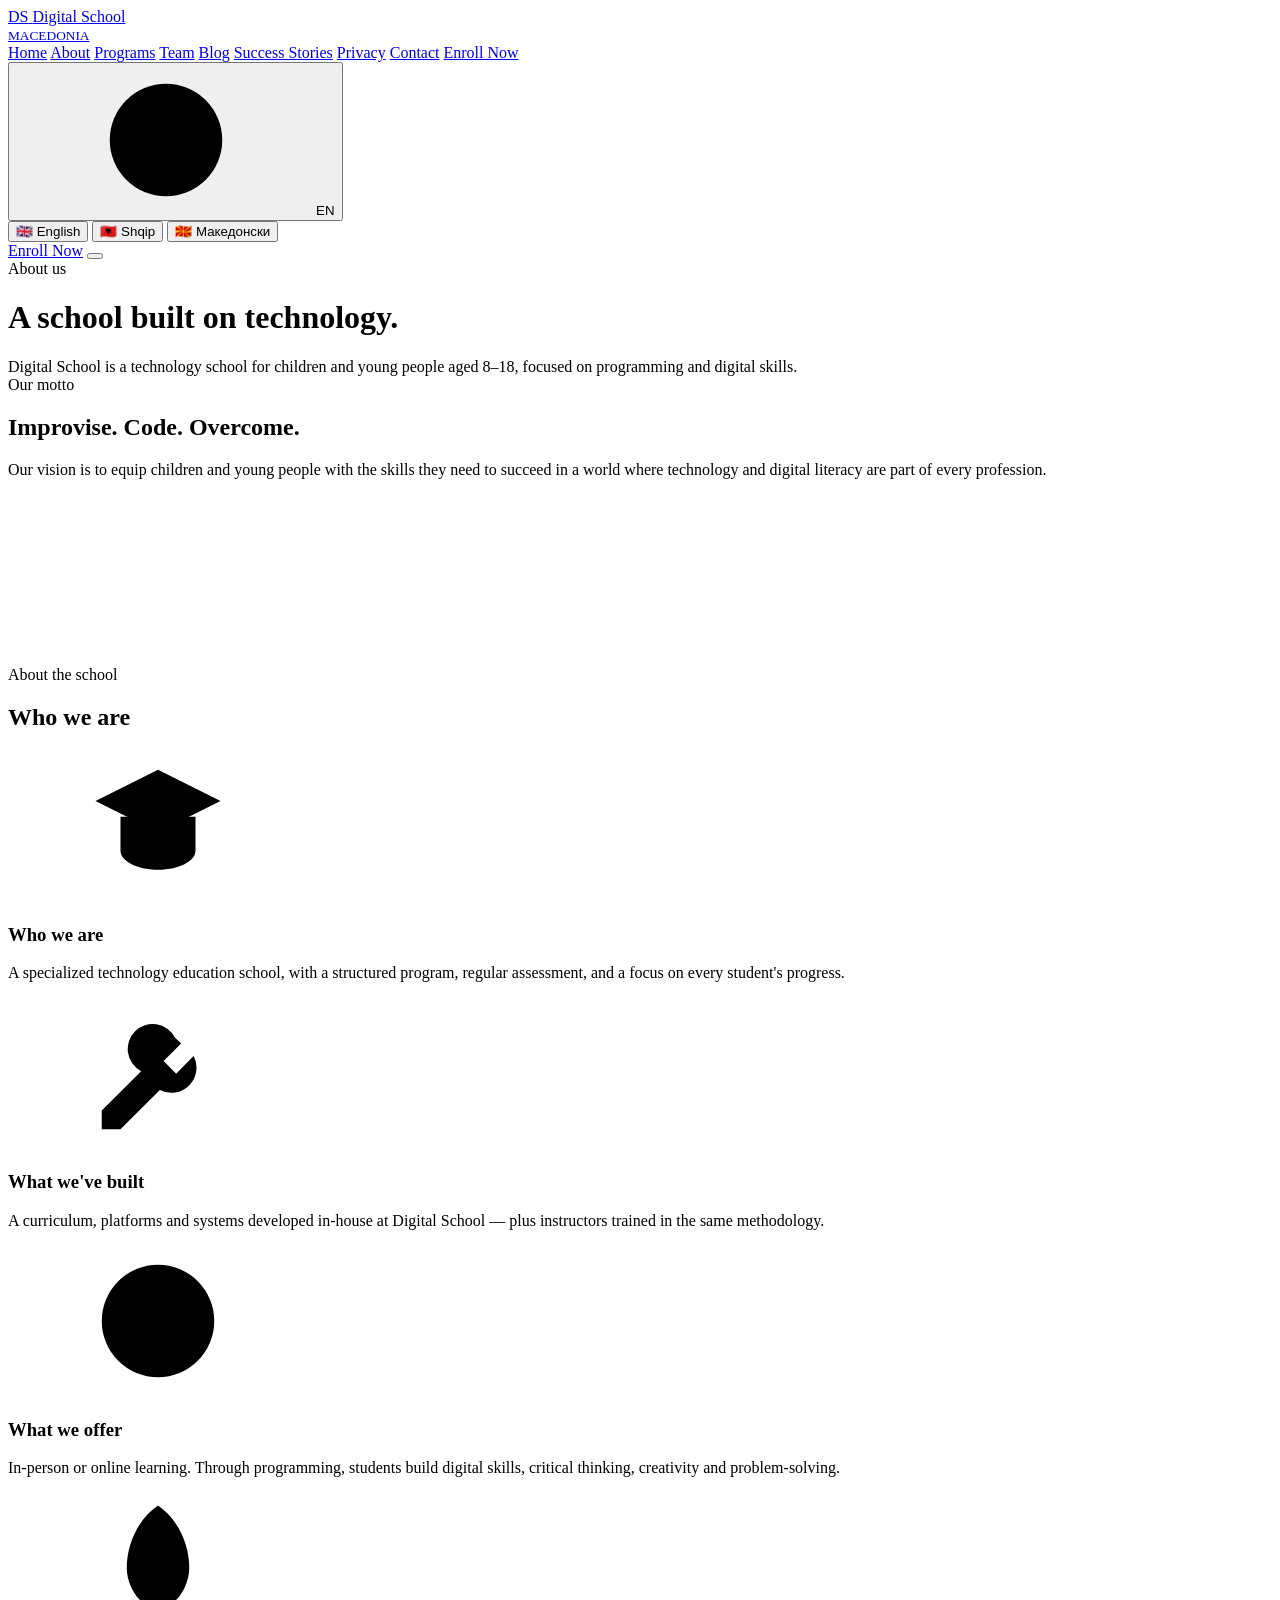
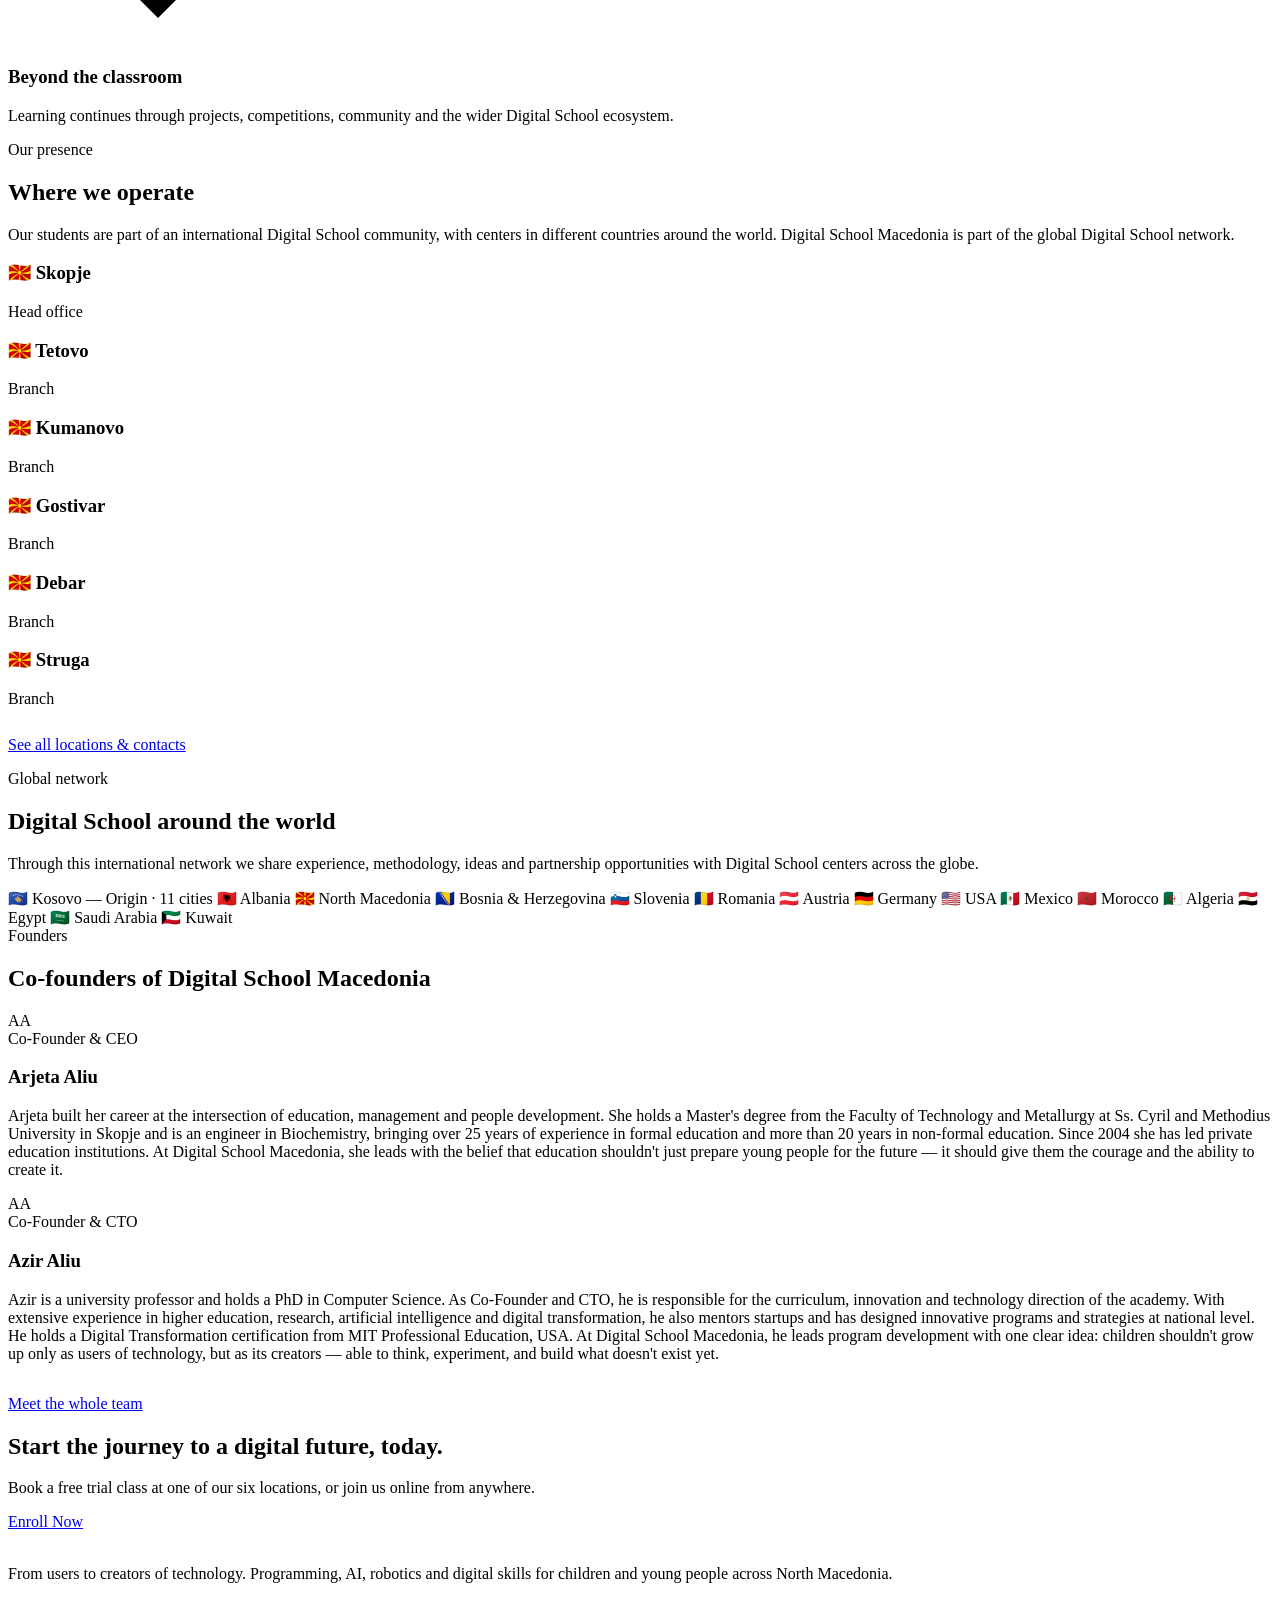
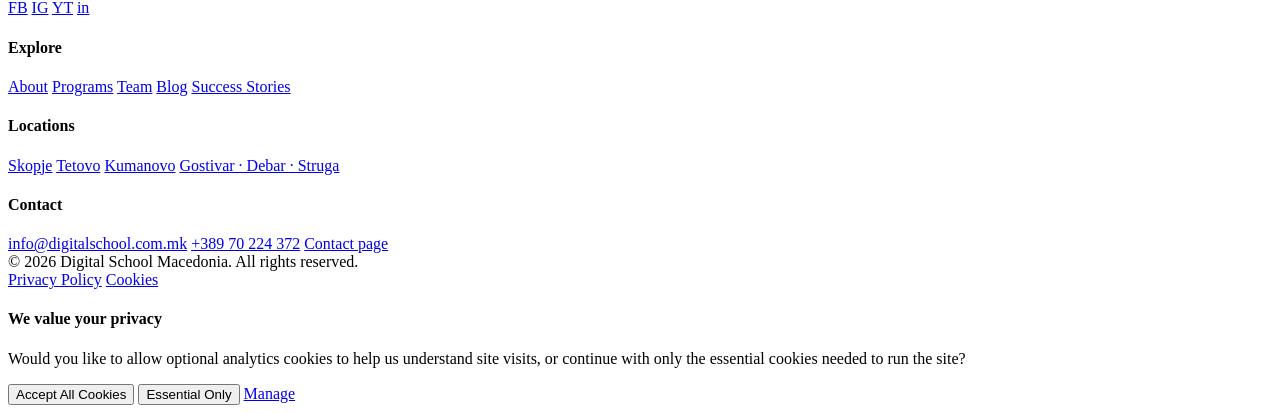
==== about.html @ 80179875 "Add files via upload" ====
<!DOCTYPE html>
<html lang="en">
<head>
<meta charset="UTF-8">
<meta name="viewport" content="width=device-width, initial-scale=1.0">
<title>About Us — Digital School Macedonia</title>
<meta name="description" content="Digital School Macedonia is a technology school for children and young people aged 8–18, part of a global network present in 14+ countries.">
<link rel="icon" href="data:image/svg+xml,<svg xmlns=%22http://www.w3.org/2000/svg%22 viewBox=%220 0 100 100%22><rect rx=%2222%22 width=%22100%22 height=%22100%22 fill=%22%234F46E5%22/><text x=%2250%22 y=%2266%22 font-size=%2250%22 fill=%22white%22 text-anchor=%22middle%22 font-family=%22Arial%22>DS</text></svg>">
<link rel="preconnect" href="https://fonts.googleapis.com">
<link href="https://fonts.googleapis.com/css2?family=Fraunces:opsz,wght@9..144,500;9..144,600;9..144,700&family=Manrope:wght@400;500;600;700;800&display=swap" rel="stylesheet">
<link rel="stylesheet" href="css/style.css">
</head>
<body>
<svg style="display:none" aria-hidden="true">
<defs>
<symbol id="i-cap" viewBox="0 0 24 24"><path d="M2 8l10-5 10 5-10 5-10-5z"/><path d="M6 10.5V16c0 1.5 2.5 3 6 3s6-1.5 6-3v-5.5"/><path d="M22 8v6"/></symbol>
<symbol id="i-wrench" viewBox="0 0 24 24"><path d="M14.7 6.3a4 4 0 1 0-5.4 5.4L3 18v3h3l6.3-6.3a4 4 0 0 0 5.4-5.4l-2.8 2.8-2-2 2.8-2.8z"/></symbol>
<symbol id="i-globe" viewBox="0 0 24 24"><circle cx="12" cy="12" r="9"/><path d="M3 12h18"/><path d="M12 3a14 14 0 0 1 0 18"/><path d="M12 3a14 14 0 0 0 0 18"/></symbol>
<symbol id="i-rocket" viewBox="0 0 24 24"><path d="M12 2c3 2 5 6 5 10 0 2-1 4-2 5l-3 3-3-3c-1-1-2-3-2-5 0-4 2-8 5-10z"/><circle cx="12" cy="10" r="1.6"/><path d="M8 17l-3 4M16 17l3 4"/></symbol>
<symbol id="i-trophy" viewBox="0 0 24 24"><path d="M8 4h8v4a4 4 0 0 1-8 0V4z"/><path d="M8 5H4v2a4 4 0 0 0 4 4"/><path d="M16 5h4v2a4 4 0 0 1-4 4"/><path d="M12 13v3"/><path d="M9 20h6"/><path d="M10 16h4l1 4H9l1-4z"/></symbol>
<symbol id="i-phone" viewBox="0 0 24 24"><rect x="6" y="2" width="12" height="20" rx="2"/><path d="M11 18h2"/></symbol>
<symbol id="i-code" viewBox="0 0 24 24"><path d="M8 6L2 12l6 6"/><path d="M16 6l6 6-6 6"/></symbol>
<symbol id="i-robot" viewBox="0 0 24 24"><rect x="4" y="8" width="16" height="10" rx="2"/><circle cx="9" cy="13" r="1.3"/><circle cx="15" cy="13" r="1.3"/><path d="M12 8V4"/><circle cx="12" cy="3" r="1"/><path d="M2 12h2M20 12h2"/></symbol>
<symbol id="i-book" viewBox="0 0 24 24"><path d="M4 4h7a3 3 0 0 1 3 3v13a3 3 0 0 0-3-2H4V4z"/><path d="M20 4h-7a3 3 0 0 0-3 3v13a3 3 0 0 1 3-2h7V4z"/></symbol>
<symbol id="i-teacher" viewBox="0 0 24 24"><circle cx="9" cy="8" r="3.5"/><path d="M3 20c0-3.5 2.7-6 6-6s6 2.5 6 6"/><path d="M17 11l1.5 1.5L22 9"/></symbol>
<symbol id="i-award" viewBox="0 0 24 24"><circle cx="12" cy="9" r="5"/><path d="M9 13.5L7 21l5-3 5 3-2-7.5"/></symbol>
<symbol id="i-support" viewBox="0 0 24 24"><circle cx="8" cy="10" r="3"/><circle cx="16" cy="10" r="3"/><path d="M2 20c0-3 2.5-5 6-5s6 2 6 5"/><path d="M10 20c0-3 2.5-5 6-5s6 2 6 5" opacity="0.55"/></symbol>
<symbol id="i-folder" viewBox="0 0 24 24"><path d="M3 7a2 2 0 0 1 2-2h4l2 2h8a2 2 0 0 1 2 2v9a2 2 0 0 1-2 2H5a2 2 0 0 1-2-2V7z"/></symbol>
<symbol id="i-target" viewBox="0 0 24 24"><circle cx="12" cy="12" r="8"/><circle cx="12" cy="12" r="4.5"/><circle cx="12" cy="12" r="1"/></symbol>
<symbol id="i-compass" viewBox="0 0 24 24"><circle cx="12" cy="12" r="9"/><path d="M15 9l-2 6-6 2 2-6 6-2z"/></symbol>
<symbol id="i-chat" viewBox="0 0 24 24"><path d="M4 5h16a1 1 0 0 1 1 1v9a1 1 0 0 1-1 1H9l-5 4v-4H4a1 1 0 0 1-1-1V6a1 1 0 0 1 1-1z"/></symbol>
<symbol id="i-house" viewBox="0 0 24 24"><path d="M3 11l9-7 9 7"/><path d="M5 10v10h14V10"/><path d="M9 20v-6h6v6"/></symbol>
<symbol id="i-arrow" viewBox="0 0 24 24"><path d="M5 12h14"/><path d="M13 6l6 6-6 6"/></symbol>
</defs>
</svg>

<header class="site-header">
  <div class="container nav-wrap">
    <a href="index.html" class="brand">
      <span class="brand-mark">DS</span>
      <span>Digital School<br><small>MACEDONIA</small></span>
    </a>
    <nav class="main-nav" id="mainNav">
      <a href="index.html" data-i18n="nav.home">Home</a>
      <a href="about.html" class="active" data-i18n="nav.about">About</a>
      <a href="programs.html" data-i18n="nav.programs">Programs</a>
      <a href="team.html" data-i18n="nav.team">Team</a>
      <a href="blog.html" data-i18n="nav.blog">Blog</a>
      <a href="success-stories.html" data-i18n="nav.success">Success Stories</a>
      <a href="privacy.html" data-i18n="nav.privacy">Privacy</a>
      <a href="contact.html" data-i18n="nav.contact">Contact</a>
      <a href="contact.html" class="btn btn-cta btn-block nav-enroll-mobile" data-i18n="nav.enroll">Enroll Now</a>
    </nav>
    <div class="nav-actions">
      <div class="lang-switch">
        <button class="lang-btn" id="langBtn" aria-haspopup="true"><svg class="icon-svg icon-sm"><use href="#i-globe"/></svg><span id="langBtnLabel">EN</span></button>
        <div class="lang-menu" id="langMenu">
          <button data-lang="en" class="active">🇬🇧 English</button>
          <button data-lang="sq">🇦🇱 Shqip</button>
          <button data-lang="mk">🇲🇰 Македонски</button>
        </div>
      </div>
      <a href="contact.html" class="btn btn-cta" data-i18n="nav.enroll">Enroll Now</a>
      <button class="nav-toggle" id="navToggle" aria-label="Menu"><span></span><span></span><span></span></button>
    </div>
  </div>
</header>

<div class="page-header">
  <div class="container">
    <span class="eyebrow" data-i18n="about.eyebrow">About us</span>
    <h1 data-i18n="about.title">A school built on technology.</h1>
    <p class="lede" data-i18n="about.lede" style="margin:0 auto;">Digital School is a technology school for children and young people aged 8–18, focused on programming and digital skills.</p>
  </div>
</div>

<section>
  <div class="container">
    <div class="grid grid-2" style="align-items:center;">
      <div>
        <span class="eyebrow" data-i18n="about.motto.eyebrow">Our motto</span>
        <h2 data-i18n="about.motto.title">Improvise. Code. Overcome.</h2>
        <p class="lede" data-i18n="about.motto.text">Our vision is to equip children and young people with the skills they need to succeed in a world where technology and digital literacy are part of every profession.</p>
      </div>
      <div class="card" style="background:var(--gradient-hero); color:#fff; text-align:center; padding:56px 32px;">
        <h3 style="color:#fff;" data-i18n="about.motto.card">A school that builds its own tools, too.</h3>
      </div>
    </div>
  </div>
</section>

<section class="section-alt">
  <div class="container">
    <div class="section-head center">
      <span class="eyebrow" data-i18n="about.who.eyebrow">About the school</span>
      <h2 data-i18n="about.who.title">Who we are</h2>
    </div>
    <div class="grid grid-4">
      <div class="card">
        <div class="icon-badge"><svg class="icon-svg"><use href="#i-cap"/></svg></div>
        <h3 data-i18n="about.who.c1.title">Who we are</h3>
        <p data-i18n="about.who.c1.text">A specialized technology education school, with a structured program, regular assessment, and a focus on every student's progress.</p>
      </div>
      <div class="card">
        <div class="icon-badge"><svg class="icon-svg"><use href="#i-wrench"/></svg></div>
        <h3 data-i18n="about.who.c2.title">What we've built</h3>
        <p data-i18n="about.who.c2.text">A curriculum, platforms and systems developed in-house at Digital School — plus instructors trained in the same methodology.</p>
      </div>
      <div class="card">
        <div class="icon-badge"><svg class="icon-svg"><use href="#i-globe"/></svg></div>
        <h3 data-i18n="about.who.c3.title">What we offer</h3>
        <p data-i18n="about.who.c3.text">In-person or online learning. Through programming, students build digital skills, critical thinking, creativity and problem-solving.</p>
      </div>
      <div class="card">
        <div class="icon-badge"><svg class="icon-svg"><use href="#i-rocket"/></svg></div>
        <h3 data-i18n="about.who.c4.title">Beyond the classroom</h3>
        <p data-i18n="about.who.c4.text">Learning continues through projects, competitions, community and the wider Digital School ecosystem.</p>
      </div>
    </div>
  </div>
</section>

<section>
  <div class="container">
    <div class="section-head center">
      <span class="eyebrow" data-i18n="about.presence.eyebrow">Our presence</span>
      <h2 data-i18n="about.presence.title">Where we operate</h2>
      <p class="lede" data-i18n="about.presence.lede">Our students are part of an international Digital School community, with centers in different countries around the world. Digital School Macedonia is part of the global Digital School network.</p>
    </div>
    <div class="grid grid-3">
      <div class="card location-card"><h3>🇲🇰 Skopje</h3><p data-i18n="about.presence.hq">Head office</p></div>
      <div class="card location-card"><h3>🇲🇰 Tetovo</h3><p data-i18n="about.presence.branch">Branch</p></div>
      <div class="card location-card"><h3>🇲🇰 Kumanovo</h3><p data-i18n="about.presence.branch">Branch</p></div>
      <div class="card location-card"><h3>🇲🇰 Gostivar</h3><p data-i18n="about.presence.branch">Branch</p></div>
      <div class="card location-card"><h3>🇲🇰 Debar</h3><p data-i18n="about.presence.branch">Branch</p></div>
      <div class="card location-card"><h3>🇲🇰 Struga</h3><p data-i18n="about.presence.branch">Branch</p></div>
    </div>
    <p class="text-center" style="margin-top:28px;"><a href="contact.html" class="btn btn-outline" data-i18n="about.presence.viewAll">See all locations & contacts</a></p>
  </div>
</section>

<section class="section-alt">
  <div class="container">
    <div class="section-head center">
      <span class="eyebrow" data-i18n="about.global.eyebrow">Global network</span>
      <h2 data-i18n="about.global.title">Digital School around the world</h2>
      <p class="lede" data-i18n="about.global.lede">Through this international network we share experience, methodology, ideas and partnership opportunities with Digital School centers across the globe.</p>
    </div>
    <div class="badge-strip" style="justify-content:center;">
      <span data-i18n="about.global.origin">🇽🇰 Kosovo — Origin · 11 cities</span>
      <span>🇦🇱 Albania</span>
      <span>🇲🇰 North Macedonia</span>
      <span>🇧🇦 Bosnia & Herzegovina</span>
      <span>🇸🇮 Slovenia</span>
      <span>🇷🇴 Romania</span>
      <span>🇦🇹 Austria</span>
      <span>🇩🇪 Germany</span>
      <span>🇺🇸 USA</span>
      <span>🇲🇽 Mexico</span>
      <span>🇲🇦 Morocco</span>
      <span>🇩🇿 Algeria</span>
      <span>🇪🇬 Egypt</span>
      <span>🇸🇦 Saudi Arabia</span>
      <span>🇰🇼 Kuwait</span>
    </div>
  </div>
</section>

<section>
  <div class="container">
    <div class="section-head center">
      <span class="eyebrow" data-i18n="about.founders.eyebrow">Founders</span>
      <h2 data-i18n="about.founders.title">Co-founders of Digital School Macedonia</h2>
    </div>
    <div class="grid grid-2">
      <div class="card person-card">
        <div class="avatar">AA</div>
        <div>
          <div class="person-role" data-i18n="about.founders.p1.role">Co-Founder & CEO</div>
          <h3>Arjeta Aliu</h3>
          <p data-i18n="about.founders.p1.bio">Arjeta built her career at the intersection of education, management and people development. She holds a Master's degree from the Faculty of Technology and Metallurgy at Ss. Cyril and Methodius University in Skopje and is an engineer in Biochemistry, bringing over 25 years of experience in formal education and more than 20 years in non-formal education. Since 2004 she has led private education institutions. At Digital School Macedonia, she leads with the belief that education shouldn't just prepare young people for the future — it should give them the courage and the ability to create it.</p>
        </div>
      </div>
      <div class="card person-card">
        <div class="avatar">AA</div>
        <div>
          <div class="person-role" data-i18n="about.founders.p2.role">Co-Founder & CTO</div>
          <h3>Azir Aliu</h3>
          <p data-i18n="about.founders.p2.bio">Azir is a university professor and holds a PhD in Computer Science. As Co-Founder and CTO, he is responsible for the curriculum, innovation and technology direction of the academy. With extensive experience in higher education, research, artificial intelligence and digital transformation, he also mentors startups and has designed innovative programs and strategies at national level. He holds a Digital Transformation certification from MIT Professional Education, USA. At Digital School Macedonia, he leads program development with one clear idea: children shouldn't grow up only as users of technology, but as its creators — able to think, experiment, and build what doesn't exist yet.</p>
        </div>
      </div>
    </div>
    <p class="text-center" style="margin-top:32px;"><a href="team.html" class="btn btn-outline" data-i18n="about.founders.meetTeam">Meet the whole team</a></p>
  </div>
</section>

<section class="section-alt">
  <div class="container">
    <div class="cta-band">
      <div class="cta-band-text">
      <h2 data-i18n="home.cta.title">Start the journey to a digital future, today.</h2>
      <p class="lede" data-i18n="home.cta.lede">Book a free trial class at one of our six locations, or join us online from anywhere.</p>
          </div>
      <a href="contact.html" class="btn btn-cta" data-i18n="home.hero.cta1">Enroll Now</a>
    </div>
  </div>
</section>

<footer class="site-footer">
  <div class="container">
    <div class="footer-grid">
      <div class="footer-brand">
        <a href="index.html" class="brand" style="color:#fff">
          <span class="brand-mark">DS</span><span>Digital School</span>
        </a>
        <p data-i18n="footer.about">From users to creators of technology. Programming, AI, robotics and digital skills for children and young people across North Macedonia.</p>
        <div class="footer-social">
          <a href="https://www.facebook.com/digitalschoolmk" target="_blank" rel="noopener" aria-label="Facebook">FB</a>
          <a href="https://www.instagram.com/dsmacedonia/" target="_blank" rel="noopener" aria-label="Instagram">IG</a>
          <a href="https://www.youtube.com/@digitalschoolmacedonia" target="_blank" rel="noopener" aria-label="YouTube">YT</a>
          <a href="https://www.linkedin.com/company/20141187/" target="_blank" rel="noopener" aria-label="LinkedIn">in</a>
        </div>
      </div>
      <div>
        <h4 data-i18n="footer.explore">Explore</h4>
        <a href="about.html" data-i18n="nav.about">About</a>
        <a href="programs.html" data-i18n="nav.programs">Programs</a>
        <a href="team.html" data-i18n="nav.team">Team</a>
        <a href="blog.html" data-i18n="nav.blog">Blog</a>
        <a href="success-stories.html" data-i18n="nav.success">Success Stories</a>
      </div>
      <div>
        <h4 data-i18n="footer.locations">Locations</h4>
        <a href="contact.html">Skopje</a>
        <a href="contact.html">Tetovo</a>
        <a href="contact.html">Kumanovo</a>
        <a href="contact.html">Gostivar · Debar · Struga</a>
      </div>
      <div>
        <h4 data-i18n="footer.contact">Contact</h4>
        <a href="mailto:info@digitalschool.com.mk">info@digitalschool.com.mk</a>
        <a href="tel:+38970224372">+389 70 224 372</a>
        <a href="contact.html" data-i18n="nav.contact">Contact page</a>
      </div>
    </div>
    <div class="footer-bottom">
      <span>© 2026 Digital School Macedonia. <span data-i18n="footer.rights">All rights reserved.</span></span>
      <div class="footer-bottom-links">
        <a href="privacy.html" data-i18n="footer.privacy">Privacy Policy</a>
        <a href="privacy.html#cookies" data-i18n="footer.cookies">Cookies</a>
      </div>
    </div>
  </div>
</footer>

<div class="cookie-banner" id="cookieBanner">
  <h4 data-i18n="cookies.title">We value your privacy</h4>
  <p data-i18n="cookies.text">Would you like to allow optional analytics cookies to help us understand site visits, or continue with only the essential cookies needed to run the site?</p>
  <div class="cookie-actions">
    <button class="btn btn-cta" id="cookieAcceptAll" data-i18n="cookies.acceptAll">Accept All Cookies</button>
    <button class="btn btn-outline" id="cookieRejectAll" data-i18n="cookies.rejectAll">Essential Only</button>
    <a href="privacy.html#cookies" class="btn btn-outline" data-i18n="cookies.manage">Manage</a>
  </div>
</div>

<script src="js/i18n-data.js"></script>
<script src="js/i18n.js"></script>
<script src="js/main.js"></script>
</body>
</html>
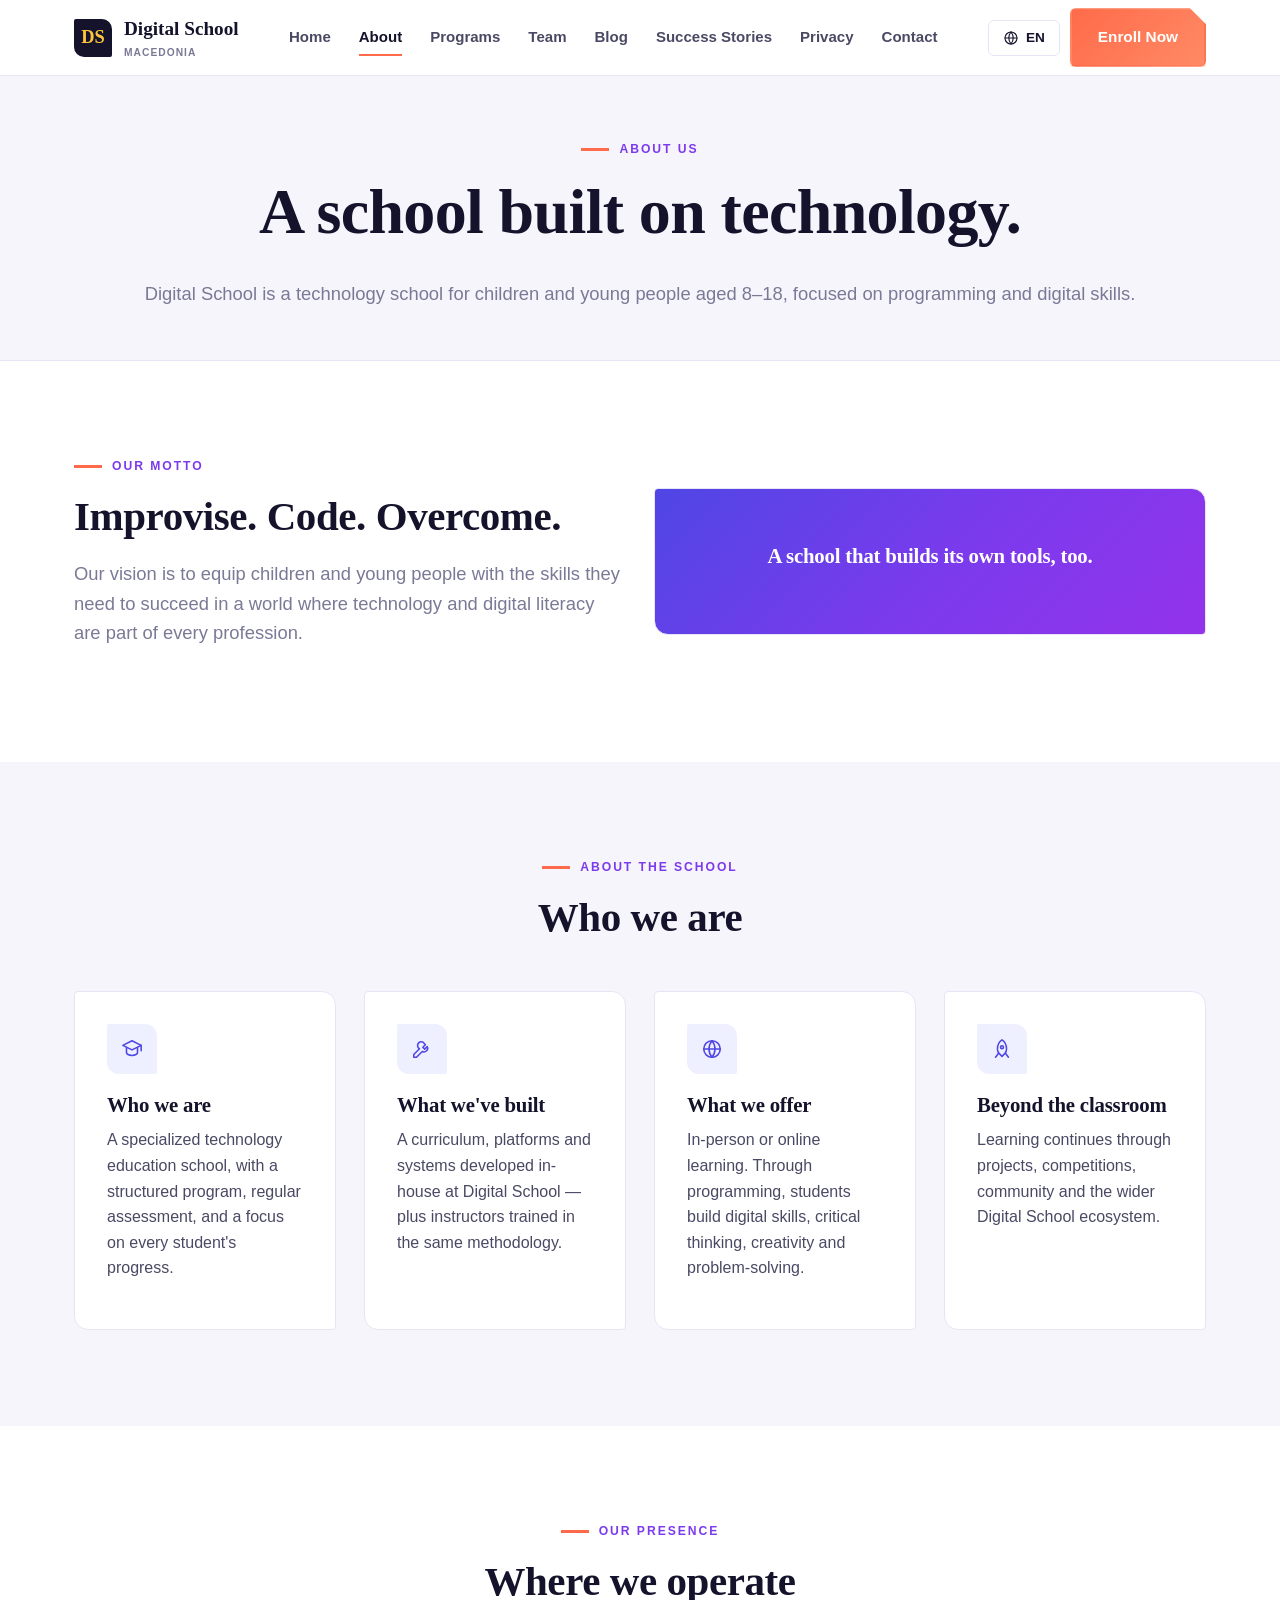
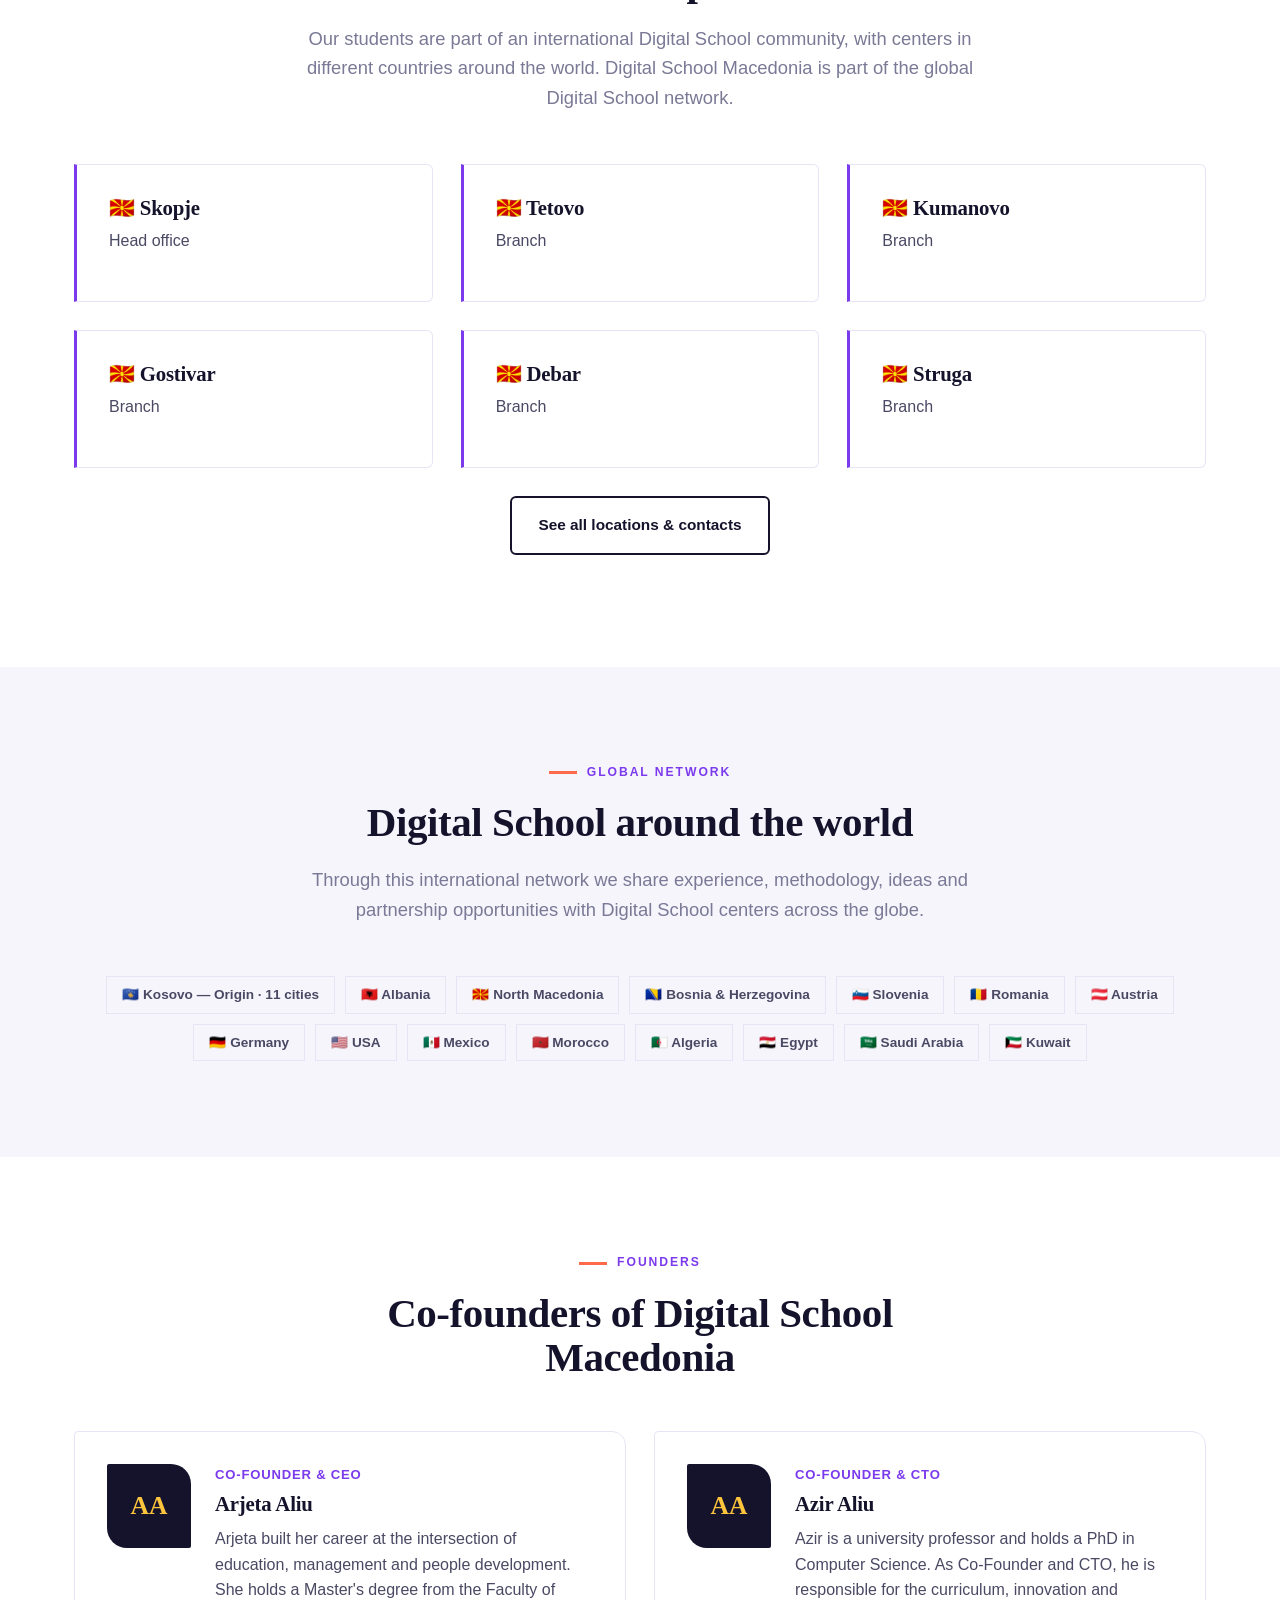
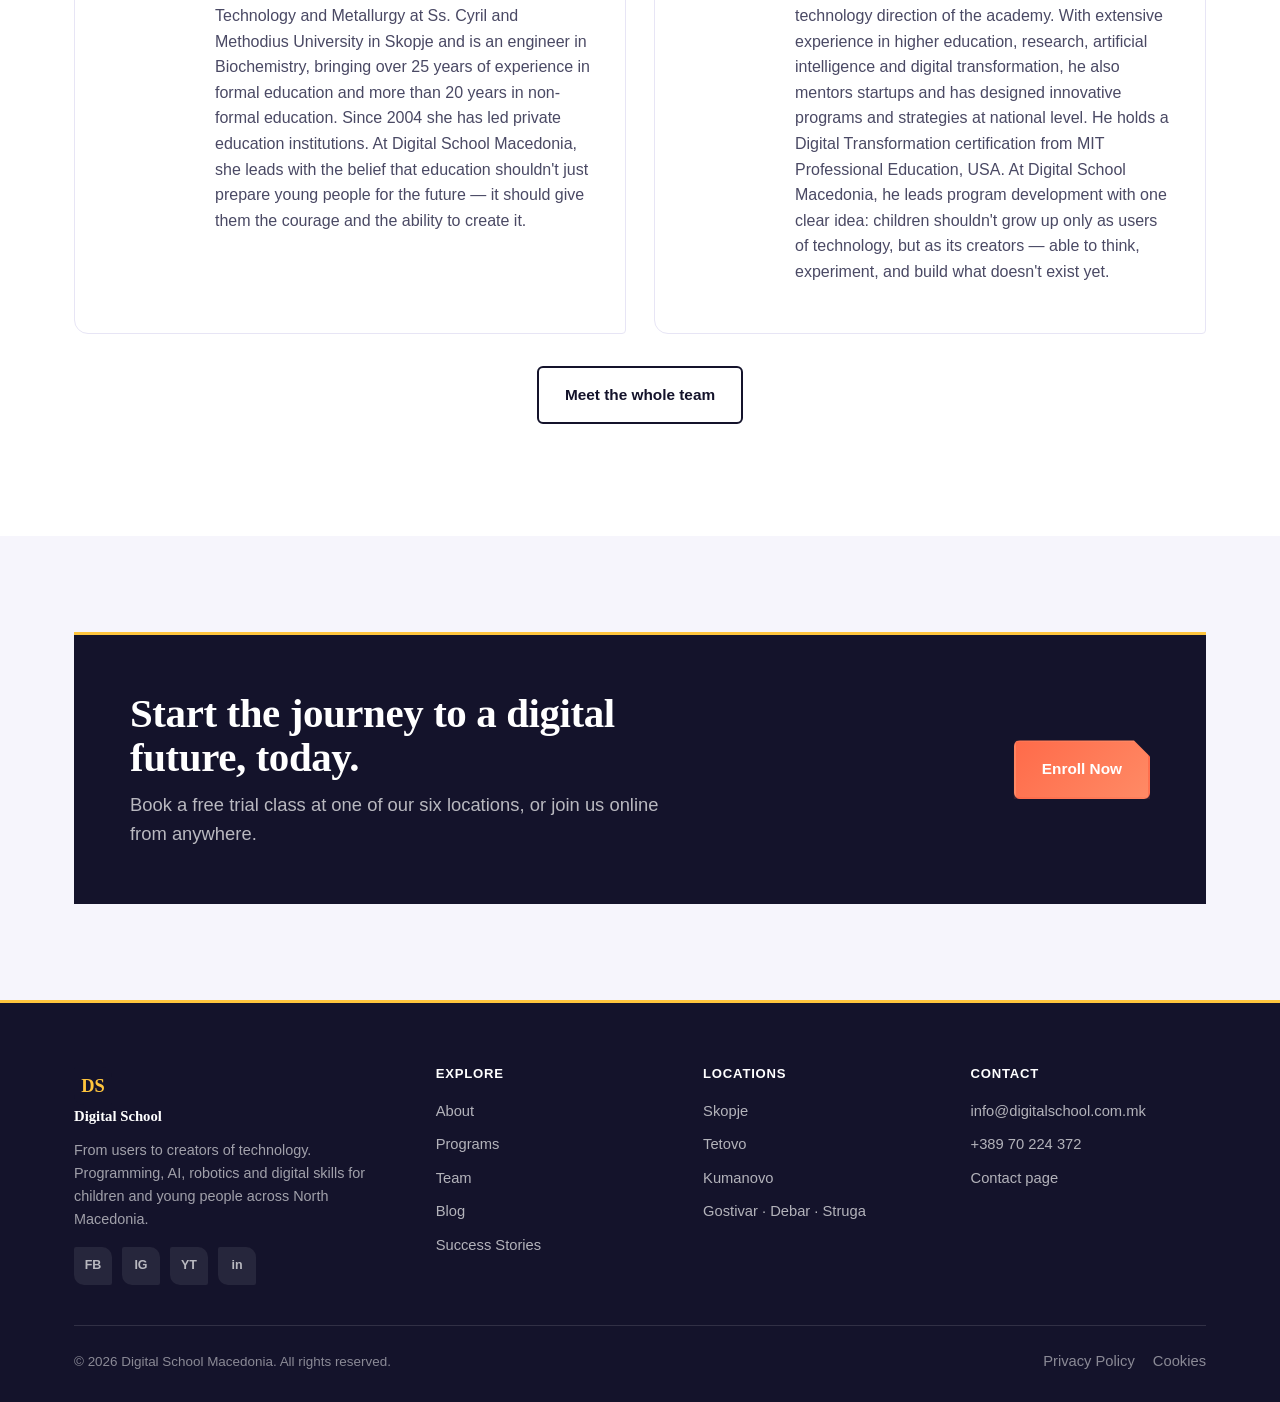
==== commit 46d56905: "Update about.html" ====
--- a/about.html
+++ b/about.html
@@ -8,7 +8,7 @@
 <link rel="icon" href="data:image/svg+xml,<svg xmlns=%22http://www.w3.org/2000/svg%22 viewBox=%220 0 100 100%22><rect rx=%2222%22 width=%22100%22 height=%22100%22 fill=%22%234F46E5%22/><text x=%2250%22 y=%2266%22 font-size=%2250%22 fill=%22white%22 text-anchor=%22middle%22 font-family=%22Arial%22>DS</text></svg>">
 <link rel="preconnect" href="https://fonts.googleapis.com">
 <link href="https://fonts.googleapis.com/css2?family=Fraunces:opsz,wght@9..144,500;9..144,600;9..144,700&family=Manrope:wght@400;500;600;700;800&display=swap" rel="stylesheet">
-<link rel="stylesheet" href="css/style.css">
+<link rel="stylesheet" href="style.css">
 </head>
 <body>
 <svg style="display:none" aria-hidden="true">
--- a/style.css
+++ b/style.css
@@ -0,0 +1,574 @@
+/* ============================================================
+   Digital School Macedonia — Design System
+   Palette rationale:
+   - Indigo (#4F46E5) = trust + intelligence, anchors the tech/education feel
+   - Violet (#7C3AED) = creativity + innovation, used in gradients & accents
+   - Coral (#FF6B4A)  = energy + urgency, reserved for calls-to-action
+   - Amber (#FFC53D)  = achievement/gamification highlight (badges, stats)
+   ============================================================ */
+
+:root {
+  --color-primary: #4F46E5;
+  --color-primary-dark: #3730A3;
+  --color-primary-light: #EEF0FF;
+  --color-accent: #7C3AED;
+  --color-cta: #FF6B4A;
+  --color-cta-dark: #E44F30;
+  --color-gold: #FFC53D;
+  --color-ink: #14132B;
+  --color-body: #4A4964;
+  --color-muted: #7A7996;
+  --color-surface: #FFFFFF;
+  --color-surface-alt: #F6F5FC;
+  --color-border: #E7E5F5;
+  --gradient-hero: linear-gradient(135deg, #4F46E5 0%, #7C3AED 55%, #9333EA 100%);
+  --gradient-cta: linear-gradient(135deg, #FF6B4A 0%, #FF8A65 100%);
+  --shadow-sm: 0 2px 8px rgba(20, 19, 43, 0.06);
+  --shadow-md: 0 8px 24px rgba(20, 19, 43, 0.10);
+  --shadow-lg: 0 20px 48px rgba(79, 70, 229, 0.18);
+  --radius-sm: 6px;
+  --radius-md: 4px 14px 4px 14px;
+  --radius-lg: 4px 32px 4px 32px;
+  --notch: 16px;
+  --font-heading: 'Fraunces', 'Iowan Old Style', Georgia, serif;
+  --font-body: 'Manrope', 'Segoe UI', sans-serif;
+  --header-height: 76px;
+  color-scheme: light;
+}
+
+@media (prefers-color-scheme: dark) {
+  :root {
+    --color-primary: #7C7AFF;
+    --color-primary-dark: #A5A3FF;
+    --color-primary-light: #211F42;
+    --color-accent: #B794F6;
+    --color-cta: #FF8A65;
+    --color-cta-dark: #FFA482;
+    --color-gold: #FFD666;
+    --color-ink: #F2F1FB;
+    --color-body: #C7C6E0;
+    --color-muted: #9391B5;
+    --color-surface: #15142B;
+    --color-surface-alt: #1D1B3B;
+    --color-border: #2E2C55;
+    --shadow-sm: 0 2px 8px rgba(0,0,0,0.35);
+    --shadow-md: 0 8px 24px rgba(0,0,0,0.45);
+    --shadow-lg: 0 20px 48px rgba(124, 122, 255, 0.25);
+    color-scheme: dark;
+  }
+}
+
+* , *::before, *::after { box-sizing: border-box; }
+html { scroll-behavior: smooth; }
+body {
+  margin: 0;
+  font-family: var(--font-body);
+  color: var(--color-body);
+  background: var(--color-surface);
+  line-height: 1.6;
+  -webkit-font-smoothing: antialiased;
+}
+h1, h2, h3, h4 {
+  font-family: var(--font-heading);
+  font-optical-sizing: auto;
+  color: var(--color-ink);
+  line-height: 1.08;
+  margin: 0 0 .5em;
+  font-weight: 600;
+  letter-spacing: -0.01em;
+}
+h1 { font-size: clamp(2.4rem, 5vw, 4.1rem); font-weight: 600; }
+h2 { font-size: clamp(1.8rem, 3.2vw, 2.7rem); }
+h3 { font-size: 1.3rem; font-weight: 600; }
+p { margin: 0 0 1em; }
+a { color: var(--color-primary); text-decoration: none; }
+img { max-width: 100%; display: block; }
+ul { padding-left: 1.2em; }
+.container {
+  width: 100%;
+  max-width: 1180px;
+  margin: 0 auto;
+  padding: 0 24px;
+}
+section { padding: 96px 0; }
+.section-alt { background: var(--color-surface-alt); }
+
+/* Section eyebrow: a short rule + small-caps label, not a badge pill */
+.eyebrow {
+  display: flex;
+  align-items: center;
+  gap: 10px;
+  font-family: var(--font-body);
+  font-weight: 800;
+  font-size: .76rem;
+  letter-spacing: .16em;
+  text-transform: uppercase;
+  color: var(--color-accent);
+  margin-bottom: 18px;
+}
+.eyebrow::before { content: ""; display: block; width: 28px; height: 3px; background: var(--color-cta); flex-shrink: 0; }
+.section-head.center .eyebrow { justify-content: center; }
+.section-head { max-width: 680px; margin-bottom: 52px; }
+.section-head.center { margin-left: auto; margin-right: auto; text-align: center; }
+.lede { font-size: 1.15rem; color: var(--color-muted); }
+
+/* Buttons: rectangular with a clipped corner, not pills */
+.btn {
+  display: inline-flex;
+  align-items: center;
+  gap: 9px;
+  font-family: var(--font-body);
+  font-weight: 700;
+  font-size: .96rem;
+  padding: 15px 26px;
+  border-radius: var(--radius-sm);
+  border: 2px solid transparent;
+  cursor: pointer;
+  transition: transform .18s ease, box-shadow .18s ease, background .18s ease, color .18s ease, border-color .18s ease;
+  white-space: nowrap;
+}
+.btn:hover { transform: translateY(-2px); }
+.btn-cta {
+  background: var(--gradient-cta);
+  color: #fff;
+  box-shadow: 0 10px 24px rgba(255, 107, 74, 0.35);
+  clip-path: polygon(0 0, calc(100% - var(--notch)) 0, 100% var(--notch), 100% 100%, 0 100%);
+}
+.btn-cta:hover { box-shadow: 0 14px 30px rgba(255, 107, 74, 0.45); }
+.btn-outline {
+  background: transparent;
+  border-color: var(--color-ink);
+  color: var(--color-ink);
+}
+.btn-outline:hover { border-color: var(--color-primary); color: var(--color-primary); background: var(--color-primary-light); }
+.btn-ghost-light {
+  background: transparent;
+  border-color: rgba(255,255,255,0.6);
+  color: #fff;
+}
+.btn-ghost-light:hover { background: rgba(255,255,255,0.14); border-color: #fff; }
+.btn-block { width: 100%; justify-content: center; }
+.icon-svg { width: 22px; height: 22px; fill: none; stroke: currentColor; stroke-width: 1.7; stroke-linecap: round; stroke-linejoin: round; flex-shrink: 0; }
+.icon-svg.icon-sm { width: 16px; height: 16px; }
+.icon-svg.icon-lg { width: 34px; height: 34px; }
+
+/* Header / Nav */
+.site-header {
+  position: sticky;
+  top: 0;
+  z-index: 500;
+  background: color-mix(in srgb, var(--color-surface) 92%, transparent);
+  backdrop-filter: blur(10px);
+  border-bottom: 1px solid var(--color-border);
+  height: var(--header-height);
+  display: flex;
+  align-items: center;
+}
+.nav-wrap {
+  width: 100%;
+  display: flex;
+  align-items: center;
+  justify-content: space-between;
+  gap: 24px;
+}
+.brand {
+  display: flex;
+  align-items: center;
+  gap: 12px;
+  font-family: var(--font-heading);
+  font-weight: 600;
+  font-size: 1.2rem;
+  color: var(--color-ink);
+}
+.brand-mark {
+  width: 38px; height: 38px;
+  border-radius: 2px 10px 2px 10px;
+  background: var(--color-ink);
+  display: flex; align-items: center; justify-content: center;
+  color: var(--color-gold); font-family: var(--font-heading); font-weight: 600; font-size: 1.15rem;
+  flex-shrink: 0;
+}
+.brand small { display: block; font-family: var(--font-body); font-weight: 700; font-size: .64rem; color: var(--color-muted); letter-spacing: .1em; }
+.main-nav { display: flex; align-items: center; gap: 2px; }
+.main-nav a {
+  position: relative;
+  color: var(--color-body);
+  font-weight: 600;
+  font-size: .94rem;
+  padding: 10px 13px;
+  transition: color .15s;
+}
+.main-nav a::after {
+  content: "";
+  position: absolute; left: 13px; right: 13px; bottom: 4px;
+  height: 2px; background: var(--color-cta);
+  transform: scaleX(0); transform-origin: left;
+  transition: transform .18s ease;
+}
+.main-nav a:hover, .main-nav a.active { color: var(--color-ink); }
+.main-nav a:hover::after, .main-nav a.active::after { transform: scaleX(1); }
+.nav-actions { display: flex; align-items: center; gap: 10px; }
+
+.lang-switch { position: relative; }
+.lang-btn {
+  display: flex; align-items: center; gap: 7px;
+  border: 1.5px solid var(--color-border);
+  background: var(--color-surface);
+  color: var(--color-ink);
+  padding: 9px 14px;
+  border-radius: var(--radius-sm);
+  font-weight: 700;
+  font-size: .85rem;
+  cursor: pointer;
+}
+.lang-btn:hover { border-color: var(--color-ink); }
+.lang-menu {
+  position: absolute; top: calc(100% + 8px); right: 0;
+  background: var(--color-surface);
+  border: 1.5px solid var(--color-ink);
+  border-radius: var(--radius-sm);
+  box-shadow: var(--shadow-md);
+  min-width: 170px;
+  padding: 6px;
+  display: none;
+  flex-direction: column;
+  z-index: 600;
+}
+.lang-menu.open { display: flex; }
+.lang-menu button {
+  display: flex; align-items: center; gap: 10px;
+  background: none; border: none; text-align: left;
+  padding: 10px 12px; border-radius: 2px;
+  font-family: var(--font-body); font-size: .92rem; font-weight: 600;
+  color: var(--color-body); cursor: pointer;
+}
+.lang-menu button:hover { background: var(--color-surface-alt); }
+.lang-menu button.active { color: var(--color-primary); background: var(--color-primary-light); }
+
+.nav-toggle {
+  display: none;
+  flex-direction: column; gap: 5px;
+  background: none; border: none; cursor: pointer; padding: 8px;
+}
+.nav-toggle span { width: 24px; height: 2px; background: var(--color-ink); border-radius: 2px; }
+
+/* Hero — asymmetric editorial layout, dot-grid texture, single bold stat panel */
+.hero {
+  background: var(--gradient-hero);
+  color: #fff;
+  padding: 76px 0 0;
+  position: relative;
+  overflow: hidden;
+}
+.hero::before {
+  content: "";
+  position: absolute; inset: 0;
+  background-image: radial-gradient(circle, rgba(255,255,255,0.35) 1.4px, transparent 1.4px);
+  background-size: 26px 26px;
+  opacity: .3;
+}
+.hero .container { position: relative; z-index: 2; }
+.hero-grid { display: grid; grid-template-columns: 1.2fr .8fr; gap: 0; align-items: stretch; }
+.hero-copy { padding: 60px 48px 70px 0; }
+.hero-tag {
+  display: inline-flex; align-items: center; gap: 10px;
+  border-top: 2px solid var(--color-gold); border-bottom: 2px solid var(--color-gold);
+  padding: 7px 0; font-size: .8rem; font-weight: 800; letter-spacing: .1em; text-transform: uppercase;
+  margin-bottom: 28px;
+}
+.hero h1 { color: #fff; }
+.hero h1 .accent {
+  background: linear-gradient(transparent 62%, rgba(255,197,61,0.55) 62%);
+  padding: 0 2px;
+}
+.hero .lede { color: rgba(255,255,255,0.88); font-size: 1.2rem; max-width: 500px; }
+.hero-actions { display: flex; gap: 14px; margin-top: 32px; flex-wrap: wrap; }
+.hero-panel {
+  background: var(--color-ink);
+  padding: 48px 40px;
+  display: flex; flex-direction: column; justify-content: center;
+  position: relative;
+  border-left: 1px solid rgba(255,255,255,0.15);
+}
+.hero-panel-stat { margin-bottom: 30px; }
+.hero-panel-stat strong { display: block; font-family: var(--font-heading); font-weight: 600; font-size: 3.4rem; color: var(--color-gold); line-height: 1; }
+.hero-panel-stat span { display: block; font-size: .92rem; color: rgba(255,255,255,0.75); margin-top: 8px; }
+.hero-panel-divider { height: 1px; background: rgba(255,255,255,0.15); margin: 22px 0; }
+
+/* Stats bar — editorial rule-and-number bar, no card chrome */
+.stats-bar {
+  display: grid; grid-template-columns: repeat(3, 1fr);
+  border-top: 1.5px solid var(--color-border); border-bottom: 1.5px solid var(--color-border);
+}
+.stats-bar-item {
+  padding: 40px 32px;
+  border-left: 1.5px solid var(--color-border);
+}
+.stats-bar-item:first-child { border-left: none; }
+.stats-bar-item strong { display: block; font-family: var(--font-heading); font-weight: 600; font-size: 2.6rem; color: var(--color-primary); line-height: 1; }
+.stats-bar-item .stat-label { font-weight: 700; color: var(--color-ink); margin: 10px 0 8px; }
+.stats-bar-item p { color: var(--color-muted); font-size: .92rem; margin: 0 0 10px; }
+.stats-bar-item .stat-link { display: inline-flex; align-items:center; gap: 6px; font-weight: 700; font-size: .88rem; color: var(--color-accent); }
+
+/* Cards / grids */
+.grid { display: grid; gap: 28px; }
+.grid-3 { grid-template-columns: repeat(3, 1fr); }
+.grid-4 { grid-template-columns: repeat(4, 1fr); }
+.grid-2 { grid-template-columns: repeat(2, 1fr); }
+.card {
+  background: var(--color-surface);
+  border: 1.5px solid var(--color-border);
+  border-radius: var(--radius-md);
+  padding: 32px;
+  transition: border-color .2s ease, transform .2s ease;
+}
+.card:hover { border-color: var(--color-ink); transform: translateY(-3px); }
+.icon-badge {
+  width: 50px; height: 50px;
+  border-radius: 2px 12px 2px 12px;
+  display: flex; align-items: center; justify-content: center;
+  background: var(--color-primary-light);
+  color: var(--color-primary);
+  margin-bottom: 20px;
+}
+.tag-pill {
+  display: inline-flex;
+  align-items: center;
+  gap: 6px;
+  color: var(--color-accent);
+  font-size: .76rem;
+  font-weight: 800;
+  letter-spacing: .06em;
+  text-transform: uppercase;
+  margin-bottom: 14px;
+}
+.tag-pill::before { content: ""; width: 8px; height: 8px; background: currentColor; display: block; }
+
+/* Program cards with numbered steps */
+.program-card { position: relative; border-top: 3px solid var(--color-primary); }
+.program-card.step-2 { border-top-color: var(--color-accent); }
+.program-card.step-3 { border-top-color: var(--color-cta); }
+.program-age { font-family: var(--font-heading); font-size: 1.7rem; font-weight: 600; color: var(--color-ink); }
+.program-meta { display: flex; gap: 16px; margin: 14px 0; font-size: .85rem; color: var(--color-muted); font-weight: 600; }
+.program-card ul { list-style: none; padding: 0; margin: 16px 0; }
+.program-card ul li { display: flex; gap: 10px; margin-bottom: 10px; font-size: .93rem; color: var(--color-body); }
+.program-card ul li::before { content: "→"; color: var(--color-cta); font-weight: 800; flex-shrink: 0; }
+
+/* Info strip */
+.info-strip { display: grid; grid-template-columns: repeat(4, 1fr); gap: 1.5px; background: var(--color-border); border: 1.5px solid var(--color-border); }
+.info-strip div { text-align: center; padding: 26px 16px; background: var(--color-surface); }
+.info-strip strong { display: block; font-family: var(--font-body); color: var(--color-primary); font-size: .74rem; letter-spacing: .08em; text-transform: uppercase; margin-bottom: 10px; }
+
+/* Ecosystem — alternating tints instead of uniform white cards */
+.eco-card { border-color: transparent; }
+.eco-card:nth-child(1) { background: var(--color-primary-light); }
+.eco-card:nth-child(2) { background: color-mix(in srgb, var(--color-gold) 18%, var(--color-surface-alt)); }
+.eco-card:nth-child(3) { background: color-mix(in srgb, var(--color-cta) 10%, var(--color-surface-alt)); }
+.eco-card:nth-child(4) { background: color-mix(in srgb, var(--color-accent) 12%, var(--color-surface-alt)); }
+.eco-card:hover { border-color: transparent; }
+.eco-card .icon-badge { background: rgba(255,255,255,0.6); }
+
+/* Timeline (lesson rhythm) */
+.rhythm-row { display: flex; gap: 1.5px; overflow-x: auto; background: var(--color-border); border: 1.5px solid var(--color-border); }
+.rhythm-step {
+  flex: 1 1 0;
+  min-width: 140px;
+  background: var(--color-surface);
+  padding: 24px 16px;
+  text-align: center;
+}
+.rhythm-step strong { font-family: var(--font-heading); font-weight: 600; font-size: 1.7rem; color: var(--color-primary); display: block; }
+.rhythm-step span { font-size: .82rem; font-weight: 700; color: var(--color-ink); display: block; margin-top: 8px; }
+
+/* Founders / team */
+.person-card { display: flex; gap: 24px; align-items: flex-start; }
+.avatar {
+  width: 84px; height: 84px; border-radius: 2px 20px 2px 20px;
+  background: var(--color-ink);
+  display: flex; align-items: center; justify-content: center;
+  color: var(--color-gold); font-family: var(--font-heading); font-weight: 600; font-size: 1.6rem;
+  flex-shrink: 0;
+}
+.person-role { color: var(--color-accent); font-weight: 800; font-size: .82rem; text-transform: uppercase; letter-spacing: .06em; margin-bottom: 8px; }
+.role-card { text-align: center; }
+.role-card .avatar { margin: 0 auto 18px; background: var(--color-primary-light); color: var(--color-primary); }
+
+/* Locations */
+.location-card { border-left: 3px solid var(--color-accent); border-radius: 0 var(--radius-sm) var(--radius-sm) 0; }
+.location-card h3 { margin-bottom: 8px; }
+.location-card a { display: block; color: var(--color-body); font-weight: 600; margin: 4px 0; }
+.location-card a:hover { color: var(--color-primary); }
+
+/* Blog */
+.blog-card .blog-date { font-size: .8rem; color: var(--color-muted); font-weight: 700; margin-bottom: 10px; text-transform: uppercase; letter-spacing: .05em; }
+.blog-thumb { height: 130px; margin: -32px -32px 24px; background: var(--color-ink); display:flex; align-items:center; justify-content:center; color: var(--color-gold); }
+
+/* Testimonial / quote */
+.quote-card { position: relative; padding: 20px 20px 20px 44px; border-left: 3px solid var(--color-cta); }
+.quote-card::before {
+  content: "“"; position: absolute; left: -14px; top: -36px;
+  font-family: var(--font-heading); font-size: 7rem; color: var(--color-primary-light); line-height: 1; z-index: 0;
+}
+.quote-card p { position: relative; font-size: 1.6rem; font-family: var(--font-heading); font-weight: 500; font-style: italic; color: var(--color-ink); z-index: 1; }
+.quote-card cite { color: var(--color-accent); font-style: normal; font-weight: 700; }
+
+/* CTA band — asymmetric split on dark ink, not a centered gradient blob */
+.cta-band {
+  background: var(--color-ink);
+  color: #fff;
+  padding: 56px;
+  display: flex; align-items: center; justify-content: space-between; gap: 40px;
+  border-top: 3px solid var(--color-gold);
+  position: relative;
+  overflow: hidden;
+  text-align: left;
+}
+.cta-band-text { max-width: 560px; }
+.cta-band h2 { color: #fff; margin-bottom: 10px; }
+.cta-band .lede { color: rgba(255,255,255,0.7); margin: 0; }
+
+/* Forms */
+.form-grid { display: grid; grid-template-columns: 1fr 1fr; gap: 20px; }
+.form-field { display: flex; flex-direction: column; gap: 8px; margin-bottom: 20px; }
+.form-field.full { grid-column: 1 / -1; }
+.form-field label { font-weight: 700; font-size: .88rem; color: var(--color-ink); }
+.form-field input, .form-field select, .form-field textarea {
+  border: 1.5px solid var(--color-border);
+  border-radius: var(--radius-sm);
+  padding: 13px 16px;
+  font-family: var(--font-body);
+  font-size: .96rem;
+  background: var(--color-surface);
+  color: var(--color-ink);
+  transition: border-color .15s;
+}
+.form-field input:focus, .form-field select:focus, .form-field textarea:focus {
+  outline: none; border-color: var(--color-primary);
+}
+.form-field .error-msg { color: var(--color-cta-dark); font-size: .8rem; display: none; }
+.form-field.invalid input, .form-field.invalid textarea, .form-field.invalid select { border-color: var(--color-cta-dark); }
+.form-field.invalid .error-msg { display: block; }
+.form-note { font-size: .82rem; color: var(--color-muted); }
+.form-success {
+  display: none;
+  background: #ECFDF5; color: #065F46; border: 1px solid #A7F3D0;
+  border-radius: var(--radius-sm); padding: 16px 20px; font-weight: 600; margin-bottom: 20px;
+}
+.form-success.show { display: block; }
+@media (prefers-color-scheme: dark) {
+  .form-success { background: #06331F; color: #6EE7B7; border-color: #0E5133; }
+}
+
+/* Footer */
+.site-footer { background: var(--color-ink); color: rgba(255,255,255,0.72); padding: 64px 0 28px; border-top: 3px solid var(--color-gold); }
+.footer-grid { display: grid; grid-template-columns: 1.4fr 1fr 1fr 1fr; gap: 32px; margin-bottom: 40px; }
+.site-footer h4 { color: #fff; font-family: var(--font-body); font-weight: 800; font-size: .82rem; text-transform: uppercase; letter-spacing: .06em; margin-bottom: 18px; }
+.site-footer a { color: rgba(255,255,255,0.68); display: block; margin-bottom: 10px; font-size: .92rem; }
+.site-footer a:hover { color: var(--color-gold); }
+.footer-brand p { color: rgba(255,255,255,0.6); font-size: .9rem; max-width: 320px; }
+.footer-social { display: flex; gap: 10px; margin-top: 16px; }
+.footer-social a {
+  width: 38px; height: 38px; border-radius: 2px 10px 2px 10px;
+  background: rgba(255,255,255,0.08);
+  display: flex; align-items: center; justify-content: center;
+  margin: 0; font-size: .78rem; font-weight: 800;
+}
+.footer-bottom {
+  border-top: 1px solid rgba(255,255,255,0.12);
+  padding-top: 24px;
+  display: flex; justify-content: space-between; align-items: center; flex-wrap: wrap; gap: 12px;
+  font-size: .84rem; color: rgba(255,255,255,0.5);
+}
+.footer-bottom-links { display: flex; gap: 18px; }
+.footer-bottom-links a { color: rgba(255,255,255,0.5); margin: 0; }
+
+/* Cookie banner */
+.cookie-banner {
+  position: fixed; left: 20px; right: 20px; bottom: 20px;
+  max-width: 620px; margin: 0 auto;
+  background: var(--color-surface);
+  border: 1.5px solid var(--color-ink);
+  box-shadow: var(--shadow-lg);
+  border-radius: var(--radius-md);
+  padding: 26px 28px;
+  z-index: 1000;
+  display: none;
+}
+.cookie-banner.show { display: block; }
+.cookie-banner h4 { margin-bottom: 8px; font-size: 1.1rem; }
+.cookie-banner p { font-size: .88rem; color: var(--color-muted); margin-bottom: 16px; }
+.cookie-actions { display: flex; gap: 10px; flex-wrap: wrap; }
+.cookie-actions .btn { padding: 10px 20px; font-size: .88rem; }
+
+/* Page header (inner pages) */
+.page-header { background: var(--color-surface-alt); padding: 64px 0 52px; text-align: center; border-bottom: 1.5px solid var(--color-border); }
+.page-header .eyebrow { justify-content: center; }
+
+/* Breadcrumb-ish small nav */
+.detail-list { list-style: none; padding: 0; margin: 0; }
+.detail-list li { padding: 16px 0; border-bottom: 1.5px solid var(--color-border); display: flex; gap: 14px; }
+.detail-list li:last-child { border-bottom: none; }
+.detail-list strong { color: var(--color-cta); font-family: var(--font-heading); min-width: 44px; flex-shrink: 0; }
+
+.map-frame {
+  border-radius: var(--radius-md);
+  overflow: hidden;
+  border: 1.5px solid var(--color-border);
+  height: 360px;
+}
+.map-frame iframe { width: 100%; height: 100%; border: 0; }
+
+.badge-strip { display: flex; flex-wrap: wrap; gap: 10px; }
+.badge-strip span {
+  background: var(--color-surface-alt);
+  border: 1.5px solid var(--color-border);
+  color: var(--color-body);
+  font-size: .85rem;
+  font-weight: 600;
+  padding: 7px 15px;
+}
+
+/* Utility */
+.mt-0 { margin-top: 0; }
+.text-center { text-align: center; }
+.flex-between { display: flex; justify-content: space-between; align-items: center; gap: 16px; flex-wrap: wrap; }
+
+/* Responsive */
+@media (max-width: 980px) {
+  .hero-grid { grid-template-columns: 1fr; }
+  .hero-copy { padding: 48px 0 40px; }
+  .hero-panel { padding: 36px 0 0; border-left: none; border-top: 1px solid rgba(255,255,255,0.15); }
+  .stats-bar { grid-template-columns: 1fr; }
+  .stats-bar-item { border-left: none; border-top: 1.5px solid var(--color-border); padding: 28px 0; }
+  .stats-bar-item:first-child { border-top: none; }
+  .grid-3, .grid-4 { grid-template-columns: repeat(2, 1fr); }
+  .footer-grid { grid-template-columns: 1fr 1fr; }
+  .info-strip { grid-template-columns: repeat(2, 1fr); }
+  .form-grid { grid-template-columns: 1fr; }
+  .cta-band { flex-direction: column; align-items: flex-start; text-align: left; }
+}
+.nav-enroll-mobile { display: none; }
+@media (max-width: 720px) {
+  .main-nav { display: none; }
+  .nav-toggle { display: flex; }
+  .nav-actions .btn-cta { display: none; }
+  .main-nav.open {
+    display: flex; flex-direction: column; position: fixed;
+    top: var(--header-height); left: 0; right: 0; background: var(--color-surface);
+    border-bottom: 1px solid var(--color-border); padding: 12px 24px 24px; box-shadow: var(--shadow-md);
+  }
+  .main-nav a::after { display: none; }
+  .main-nav.open .nav-enroll-mobile { display: flex; margin-top: 8px; }
+  .brand small { display: none; }
+  .lang-btn { padding: 8px 10px; }
+  .nav-wrap { gap: 8px; }
+  .nav-actions { gap: 6px; }
+  .grid-3, .grid-4, .grid-2 { grid-template-columns: 1fr; }
+  .footer-grid { grid-template-columns: 1fr; }
+  .cta-band { padding: 40px 24px; }
+  .person-card { flex-direction: column; }
+  section { padding: 60px 0; }
+  .info-strip { grid-template-columns: 1fr 1fr; }
+  .quote-card { padding-left: 28px; }
+  .quote-card::before { font-size: 5rem; left: -6px; top: -22px; }
+}
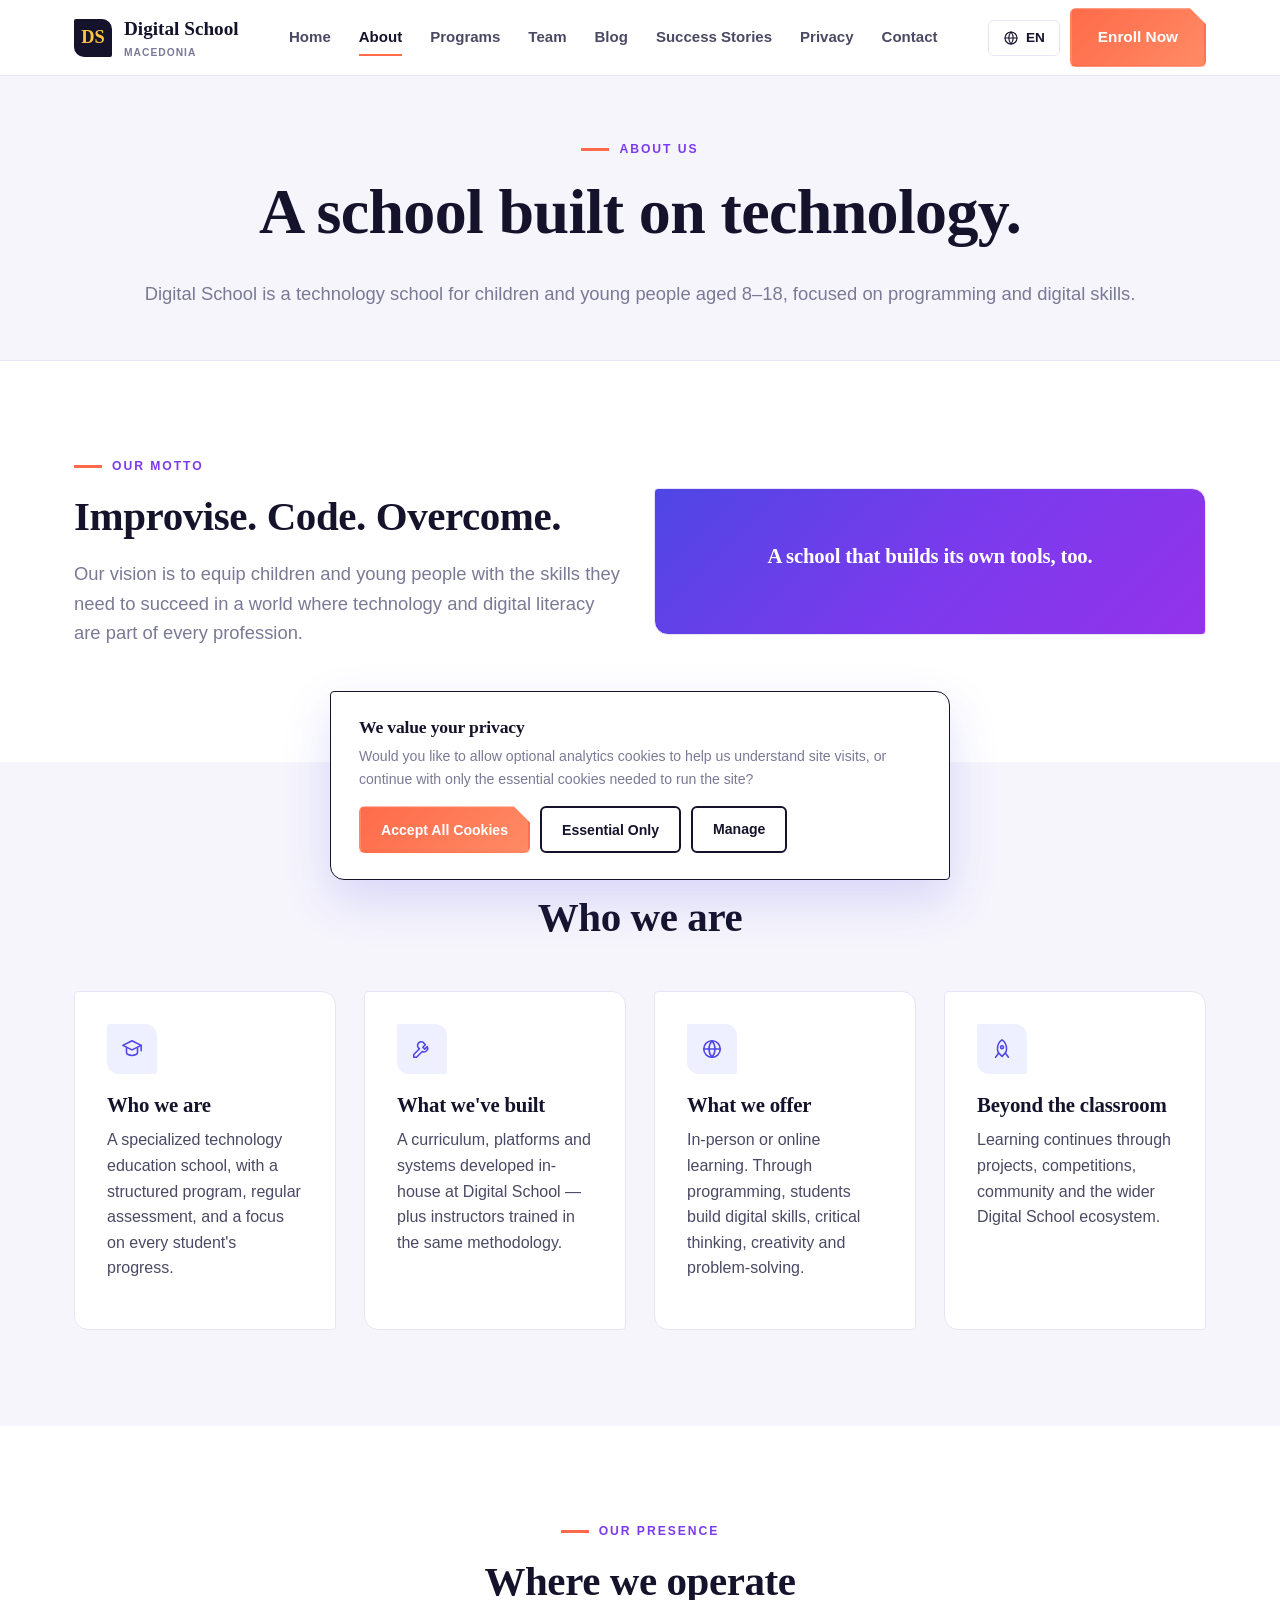
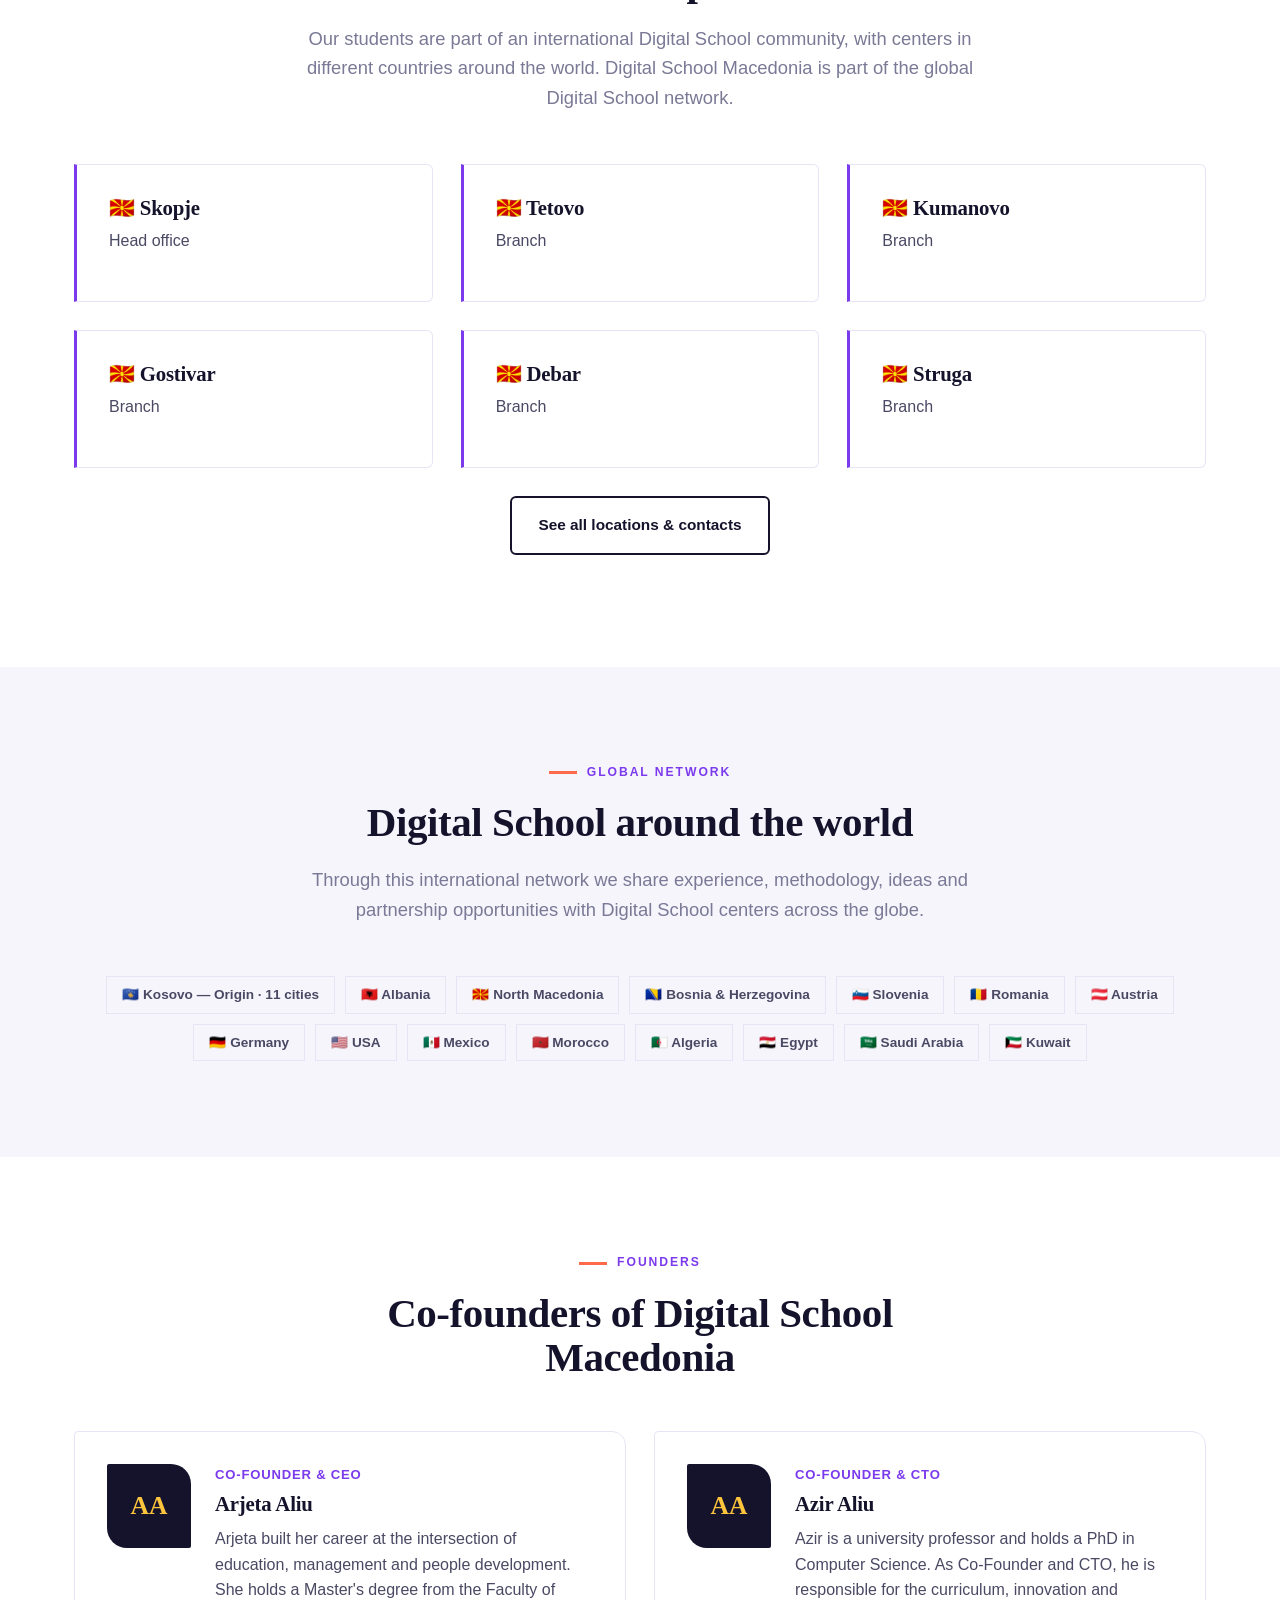
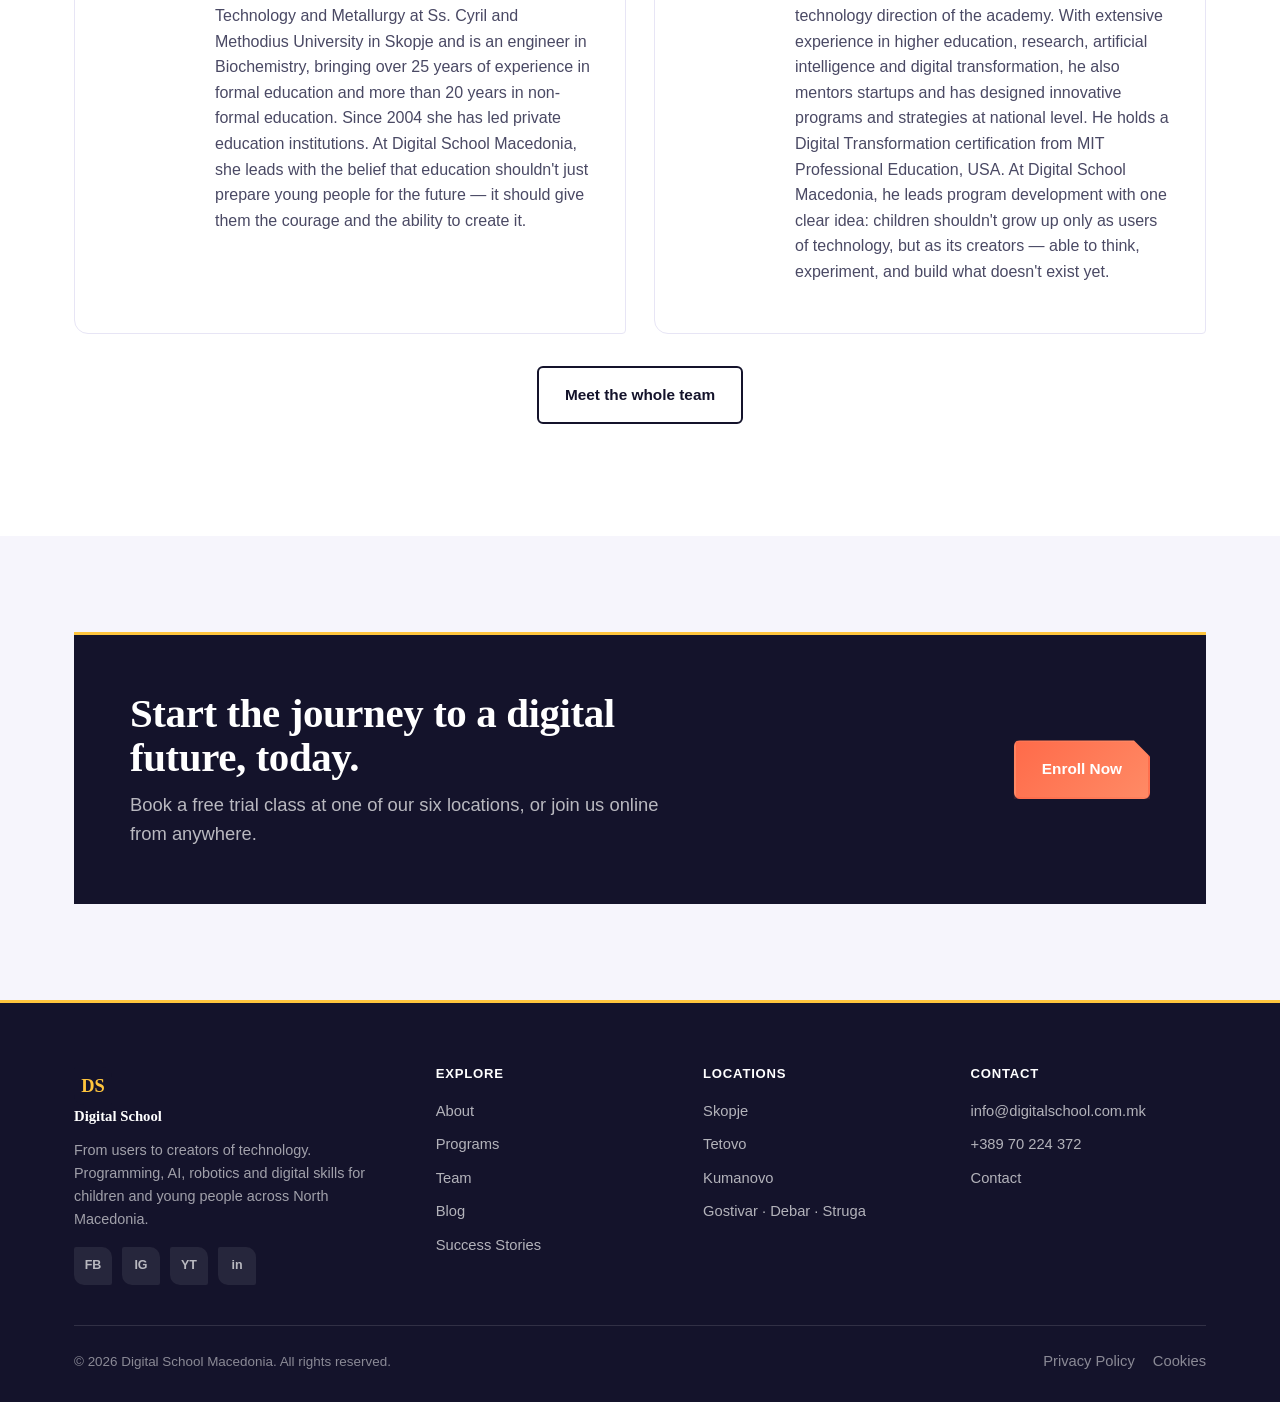
==== commit 3905ee4d: "Fix responsive navigation and dark mode contrast" ====
--- a/about.html
+++ b/about.html
@@ -263,8 +263,8 @@
   </div>
 </div>
 
-<script src="js/i18n-data.js"></script>
-<script src="js/i18n.js"></script>
-<script src="js/main.js"></script>
+<script src="i18n-data.js"></script>
+<script src="i18n.js"></script>
+<script src="main.js"></script>
 </body>
 </html>
--- a/style.css
+++ b/style.css
@@ -16,6 +16,9 @@
   --color-cta-dark: #E44F30;
   --color-gold: #FFC53D;
   --color-ink: #14132B;
+  /* `--color-ink` becomes light in dark mode for readable body copy.
+     Keep this separate for components that must always sit on a dark surface. */
+  --color-night: #14132B;
   --color-body: #4A4964;
   --color-muted: #7A7996;
   --color-surface: #FFFFFF;
@@ -183,7 +186,7 @@
 .brand-mark {
   width: 38px; height: 38px;
   border-radius: 2px 10px 2px 10px;
-  background: var(--color-ink);
+  background: var(--color-night);
   display: flex; align-items: center; justify-content: center;
   color: var(--color-gold); font-family: var(--font-heading); font-weight: 600; font-size: 1.15rem;
   flex-shrink: 0;
@@ -284,11 +287,14 @@
 .hero .lede { color: rgba(255,255,255,0.88); font-size: 1.2rem; max-width: 500px; }
 .hero-actions { display: flex; gap: 14px; margin-top: 32px; flex-wrap: wrap; }
 .hero-panel {
-  background: var(--color-ink);
+  background:
+    radial-gradient(circle at 100% 0, rgba(255,197,61,.18), transparent 34%),
+    linear-gradient(160deg, #211d4a 0%, var(--color-night) 72%);
   padding: 48px 40px;
   display: flex; flex-direction: column; justify-content: center;
   position: relative;
-  border-left: 1px solid rgba(255,255,255,0.15);
+  border-left: 1px solid rgba(255,255,255,0.2);
+  box-shadow: -22px 22px 0 rgba(20,19,43,0.14);
 }
 .hero-panel-stat { margin-bottom: 30px; }
 .hero-panel-stat strong { display: block; font-family: var(--font-heading); font-weight: 600; font-size: 3.4rem; color: var(--color-gold); line-height: 1; }
@@ -384,7 +390,7 @@
 .person-card { display: flex; gap: 24px; align-items: flex-start; }
 .avatar {
   width: 84px; height: 84px; border-radius: 2px 20px 2px 20px;
-  background: var(--color-ink);
+  background: var(--color-night);
   display: flex; align-items: center; justify-content: center;
   color: var(--color-gold); font-family: var(--font-heading); font-weight: 600; font-size: 1.6rem;
   flex-shrink: 0;
@@ -401,7 +407,7 @@
 
 /* Blog */
 .blog-card .blog-date { font-size: .8rem; color: var(--color-muted); font-weight: 700; margin-bottom: 10px; text-transform: uppercase; letter-spacing: .05em; }
-.blog-thumb { height: 130px; margin: -32px -32px 24px; background: var(--color-ink); display:flex; align-items:center; justify-content:center; color: var(--color-gold); }
+.blog-thumb { height: 130px; margin: -32px -32px 24px; background: var(--color-night); display:flex; align-items:center; justify-content:center; color: var(--color-gold); }
 
 /* Testimonial / quote */
 .quote-card { position: relative; padding: 20px 20px 20px 44px; border-left: 3px solid var(--color-cta); }
@@ -414,7 +420,7 @@
 
 /* CTA band — asymmetric split on dark ink, not a centered gradient blob */
 .cta-band {
-  background: var(--color-ink);
+  background: var(--color-night);
   color: #fff;
   padding: 56px;
   display: flex; align-items: center; justify-content: space-between; gap: 40px;
@@ -460,7 +466,7 @@
 }
 
 /* Footer */
-.site-footer { background: var(--color-ink); color: rgba(255,255,255,0.72); padding: 64px 0 28px; border-top: 3px solid var(--color-gold); }
+.site-footer { background: var(--color-night); color: rgba(255,255,255,0.72); padding: 64px 0 28px; border-top: 3px solid var(--color-gold); }
 .footer-grid { display: grid; grid-template-columns: 1.4fr 1fr 1fr 1fr; gap: 32px; margin-bottom: 40px; }
 .site-footer h4 { color: #fff; font-family: var(--font-body); font-weight: 800; font-size: .82rem; text-transform: uppercase; letter-spacing: .06em; margin-bottom: 18px; }
 .site-footer a { color: rgba(255,255,255,0.68); display: block; margin-bottom: 10px; font-size: .92rem; }
@@ -548,7 +554,9 @@
   .cta-band { flex-direction: column; align-items: flex-start; text-align: left; }
 }
 .nav-enroll-mobile { display: none; }
-@media (max-width: 720px) {
+/* The full navigation is wider than a tablet viewport. Collapse it before it
+   starts forcing a horizontal scrollbar, rather than waiting for phone width. */
+@media (max-width: 1080px) {
   .main-nav { display: none; }
   .nav-toggle { display: flex; }
   .nav-actions .btn-cta { display: none; }
@@ -556,7 +564,9 @@
     display: flex; flex-direction: column; position: fixed;
     top: var(--header-height); left: 0; right: 0; background: var(--color-surface);
     border-bottom: 1px solid var(--color-border); padding: 12px 24px 24px; box-shadow: var(--shadow-md);
+    z-index: 510;
   }
+  .main-nav.open a { display: block; width: 100%; padding: 13px 8px; color: var(--color-ink); }
   .main-nav a::after { display: none; }
   .main-nav.open .nav-enroll-mobile { display: flex; margin-top: 8px; }
   .brand small { display: none; }
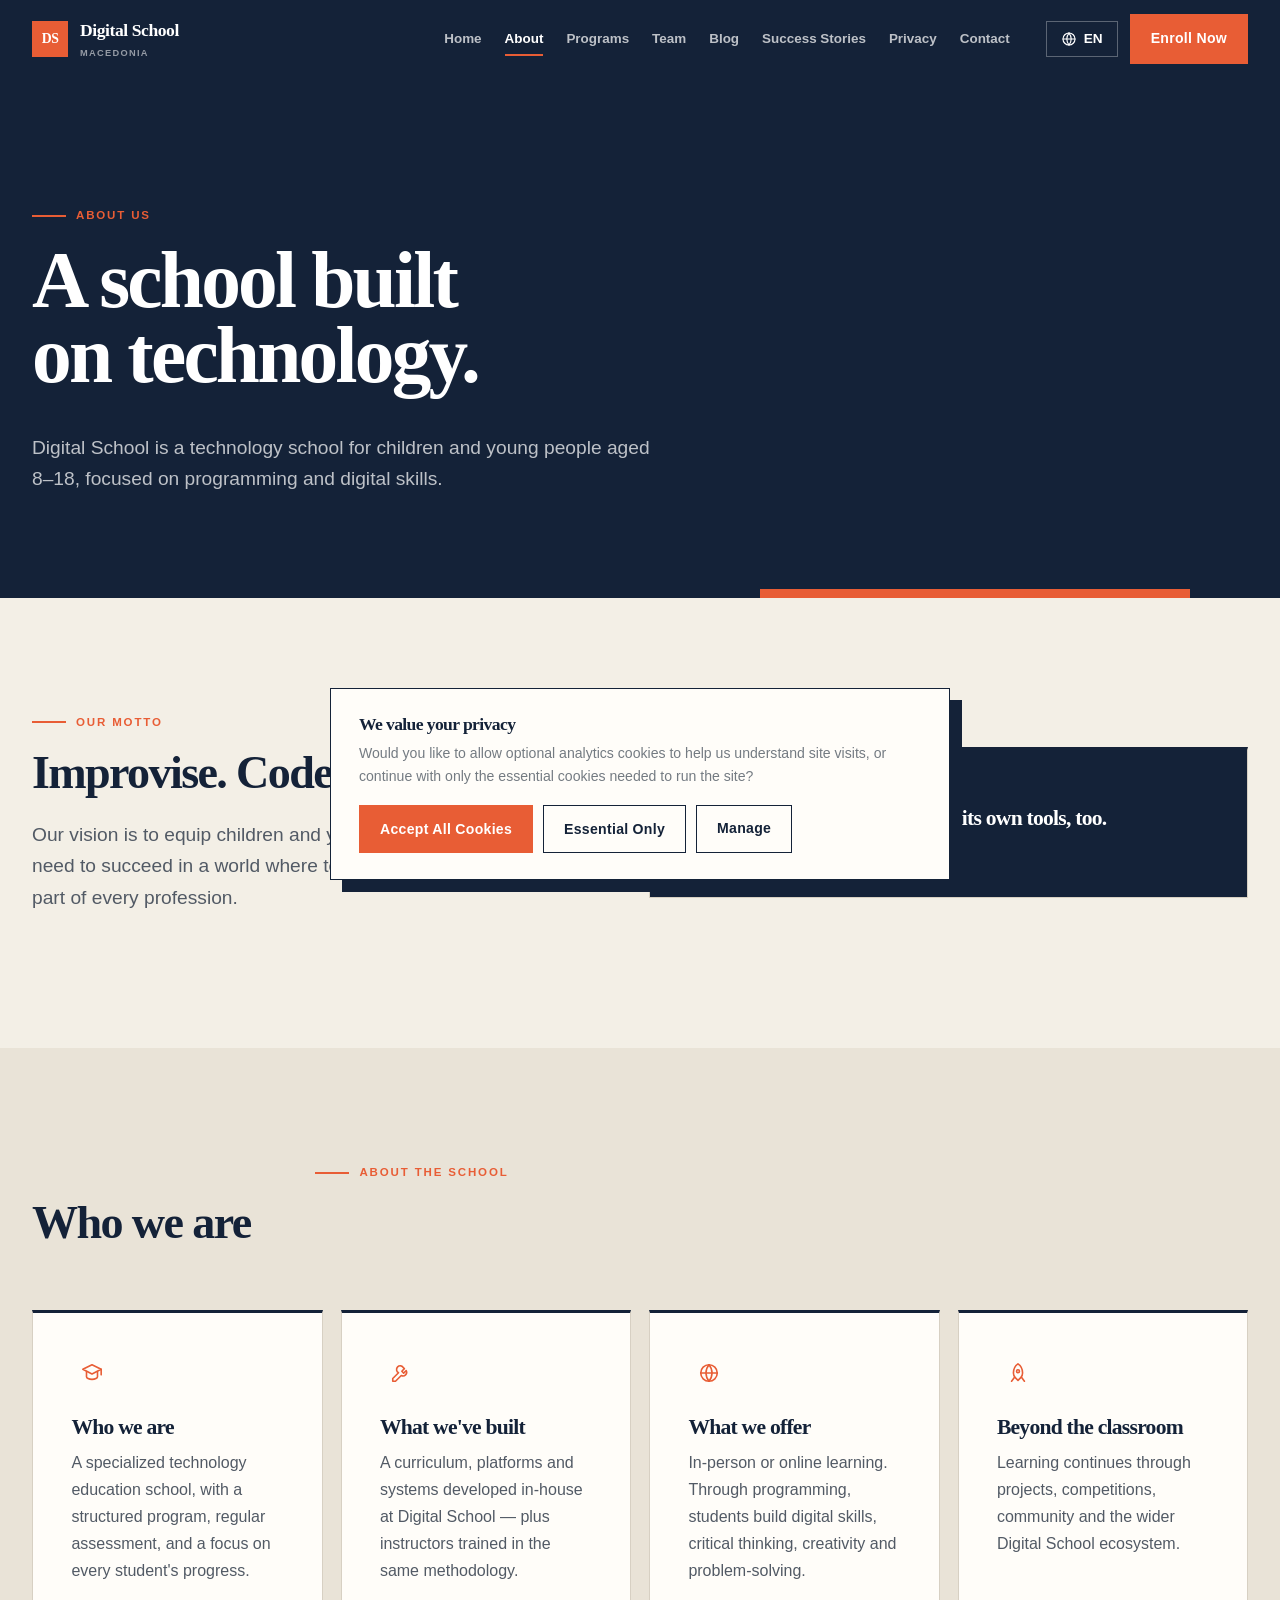
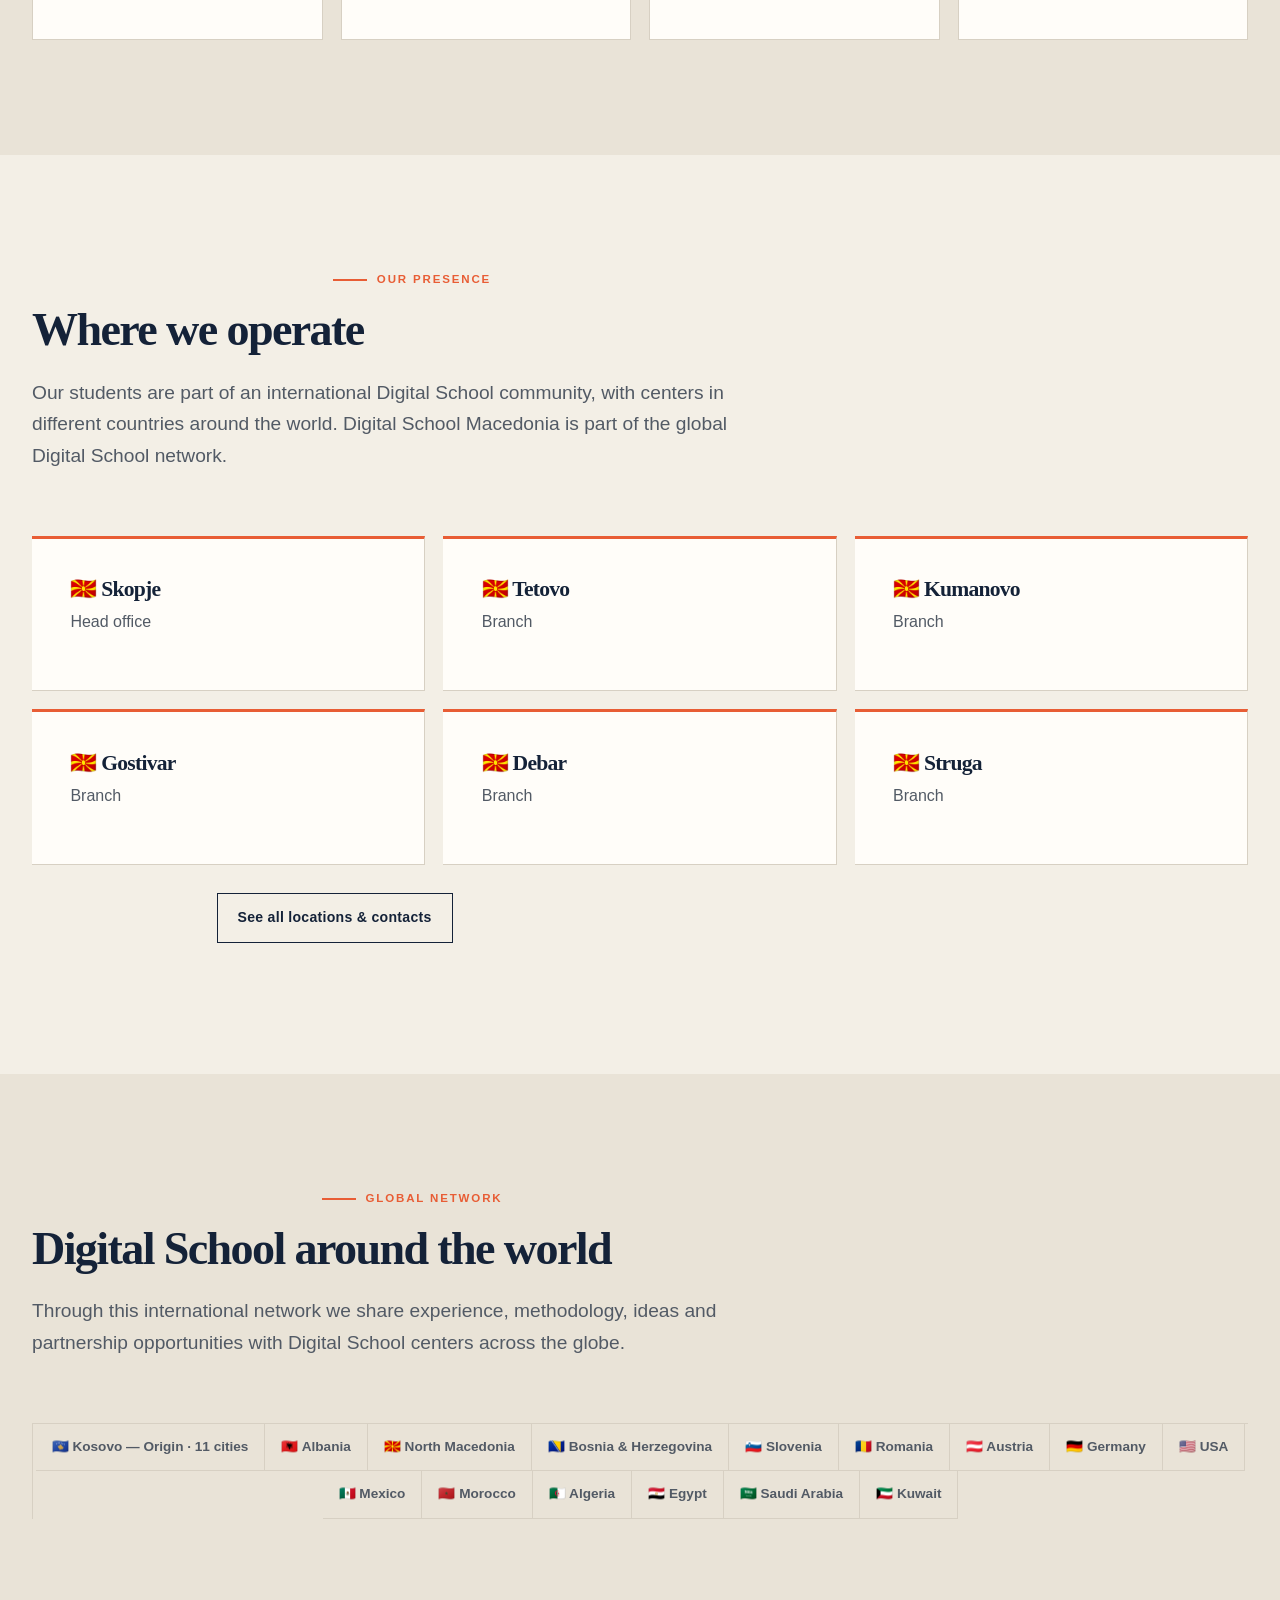
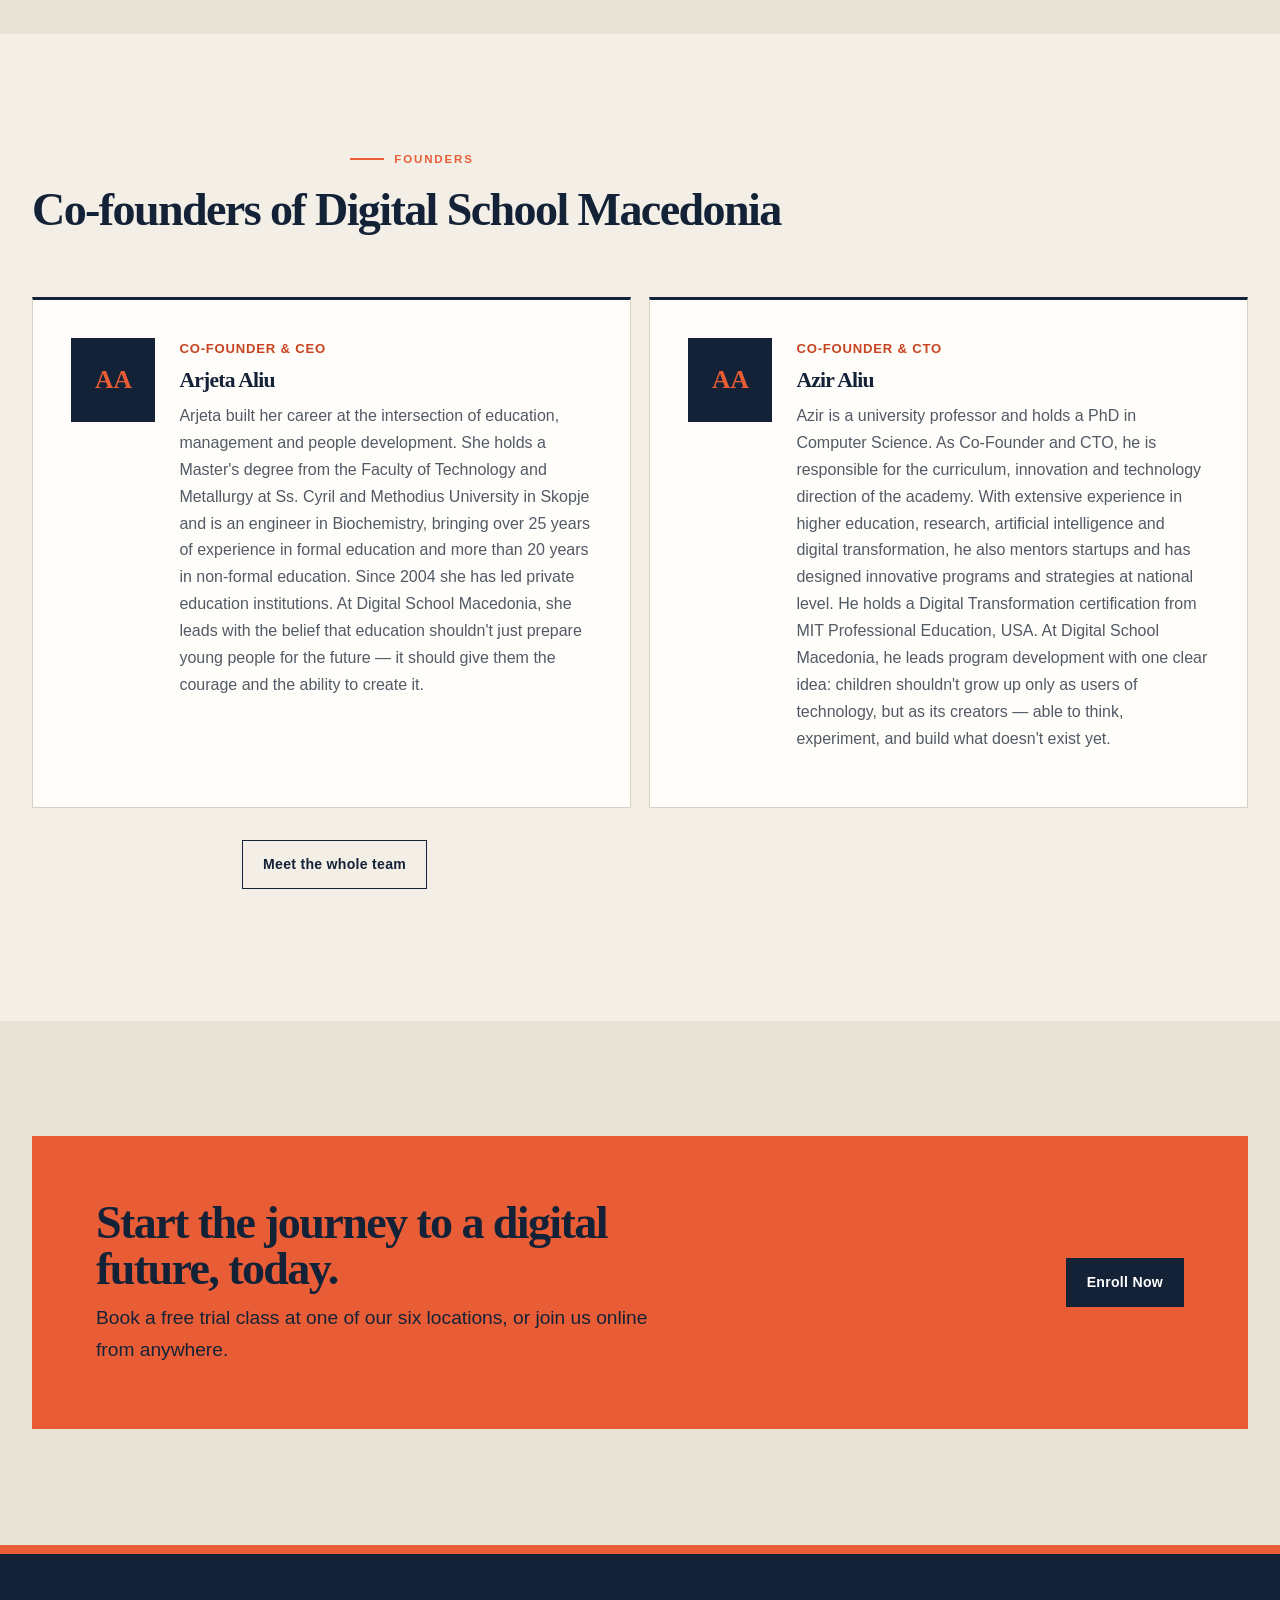
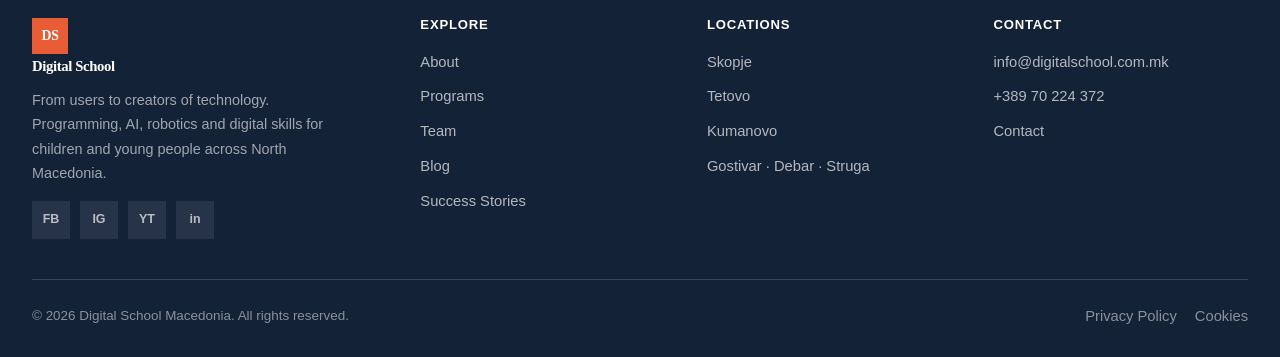
==== commit 4e40ac41: "Redesign site with responsive multilingual hero" ====
--- a/about.html
+++ b/about.html
@@ -5,7 +5,7 @@
 <meta name="viewport" content="width=device-width, initial-scale=1.0">
 <title>About Us — Digital School Macedonia</title>
 <meta name="description" content="Digital School Macedonia is a technology school for children and young people aged 8–18, part of a global network present in 14+ countries.">
-<link rel="icon" href="data:image/svg+xml,<svg xmlns=%22http://www.w3.org/2000/svg%22 viewBox=%220 0 100 100%22><rect rx=%2222%22 width=%22100%22 height=%22100%22 fill=%22%234F46E5%22/><text x=%2250%22 y=%2266%22 font-size=%2250%22 fill=%22white%22 text-anchor=%22middle%22 font-family=%22Arial%22>DS</text></svg>">
+<link rel="icon" href="data:image/svg+xml,<svg xmlns=%22http://www.w3.org/2000/svg%22 viewBox=%220 0 100 100%22><rect width=%22100%22 height=%22100%22 fill=%22%23E85D35%22/><text x=%2250%22 y=%2266%22 font-size=%2250%22 fill=%22white%22 text-anchor=%22middle%22 font-family=%22Arial%22>DS</text></svg>">
 <link rel="preconnect" href="https://fonts.googleapis.com">
 <link href="https://fonts.googleapis.com/css2?family=Fraunces:opsz,wght@9..144,500;9..144,600;9..144,700&family=Manrope:wght@400;500;600;700;800&display=swap" rel="stylesheet">
 <link rel="stylesheet" href="style.css">
--- a/style.css
+++ b/style.css
@@ -582,3 +582,203 @@
   .quote-card { padding-left: 28px; }
   .quote-card::before { font-size: 5rem; left: -6px; top: -22px; }
 }
+
+/* 2026 refresh: editorial digital workshop */
+:root {
+  --bg: #f3efe6; --surface: #fbf9f4; --surface-raised: #fffdf9;
+  --text-primary: #142238; --text-secondary: #525a65; --text-muted: #747b82;
+  --border: #d7d0c3; --accent: #e85d35; --accent-hover: #c84420;
+  --success: #24765a; --warning: #ba7418; --danger: #b93e35; --night: #142238;
+  --color-primary: #142238; --color-primary-dark: #0e192a; --color-primary-light: #ece6da;
+  --color-accent: #e85d35; --color-cta: #e85d35; --color-cta-dark: #c84420; --color-gold: #e85d35;
+  --color-ink: #142238; --color-night: #142238; --color-body: #525a65; --color-muted: #747b82;
+  --color-surface: #fbf9f4; --color-surface-alt: #e9e3d7; --color-border: #d7d0c3;
+  --gradient-hero: #142238; --gradient-cta: #e85d35;
+  --shadow-sm: none; --shadow-md: none; --shadow-lg: none;
+  --radius-sm: 0; --radius-md: 0; --radius-lg: 0; --notch: 0; --header-height: 78px;
+  color-scheme: light;
+}
+
+html { background: var(--bg); }
+body { background: var(--bg); color: var(--text-secondary); font-size: 1rem; line-height: 1.68; }
+h1, h2, h3, h4 { color: var(--text-primary); letter-spacing: -.035em; }
+h1 { font-size: clamp(3rem, 6.2vw, 6rem); line-height: .94; }
+h2 { font-size: clamp(2rem, 3.6vw, 3.55rem); line-height: 1; }
+h3 { font-size: 1.35rem; line-height: 1.12; }
+p { max-width: 68ch; }
+a { color: inherit; }
+::selection { color: #fff; background: var(--accent); }
+:focus-visible { outline: 3px solid var(--accent); outline-offset: 4px; }
+.container { max-width: 1280px; padding: 0 32px; }
+section { padding: clamp(4.75rem, 9vw, 8.5rem) 0; }
+.section-alt { background: var(--color-surface-alt); }
+.section-head, .section-head.center { max-width: 760px; margin: 0 0 clamp(2.25rem, 5vw, 4rem); text-align: left; }
+.section-head.center { margin-left: 0; margin-right: 0; }
+.lede { color: var(--text-secondary); font-size: clamp(1rem, 1.6vw, 1.2rem); line-height: 1.65; }
+.eyebrow { color: var(--accent); font-size: .72rem; letter-spacing: .16em; margin-bottom: 1.1rem; }
+.eyebrow::before { width: 34px; height: 2px; background: currentColor; }
+
+.btn { border-radius: 0; border: 1px solid currentColor; min-height: 48px; padding: 12px 20px; font-size: .88rem; letter-spacing: .02em; transition: background-color .18s ease, color .18s ease, transform .18s ease; }
+.btn:hover { transform: translateY(-2px); }
+.btn-cta { background: var(--accent); border-color: var(--accent); color: #fff; box-shadow: none; clip-path: none; }
+.btn-cta:hover { background: var(--accent-hover); border-color: var(--accent-hover); box-shadow: none; }
+.btn-outline { color: var(--text-primary); border-color: var(--text-primary); background: transparent; }
+.btn-outline:hover { color: #fff; border-color: var(--text-primary); background: var(--text-primary); }
+.btn-ghost-light { color: #fff; background: transparent; border-color: rgba(255,255,255,.65); }
+.btn-ghost-light:hover { color: var(--night); background: #fff; border-color: #fff; }
+
+/* Navigation is an index, not a floating widget. */
+.site-header { height: var(--header-height); background: var(--night); border: 0; backdrop-filter: none; }
+.nav-wrap { gap: 26px; }
+.brand { color: #fff; font-size: 1.1rem; letter-spacing: -.025em; }
+.brand-mark { width: 36px; height: 36px; border-radius: 0; background: var(--accent); color: #fff; font-size: .86rem; }
+.brand small { color: rgba(255,255,255,.55); letter-spacing: .14em; font-size: .58rem; }
+.main-nav { gap: 3px; margin-left: auto; }
+.main-nav a { color: rgba(255,255,255,.72); font-size: .84rem; padding: 13px 10px; }
+.main-nav a::after { left: 10px; right: 10px; bottom: 7px; height: 2px; background: var(--accent); }
+.main-nav a:hover, .main-nav a.active { color: #fff; }
+.nav-actions { gap: 12px; }
+.lang-btn { border-radius: 0; border-color: rgba(255,255,255,.3); background: transparent; color: #fff; }
+.lang-btn:hover { border-color: var(--accent); }
+.lang-menu { border-radius: 0; border-color: var(--night); }
+.lang-menu button { border-radius: 0; }
+.lang-menu button.active { color: var(--accent-hover); background: var(--bg); }
+.nav-toggle span { background: #fff; }
+
+/* Homepage: a workshop noticeboard, not a generic gradient hero. */
+.hero { background: var(--night); padding: 0; color: #fff; min-height: calc(100svh - var(--header-height)); }
+.hero::before { opacity: 1; background-image: linear-gradient(rgba(255,255,255,.055) 1px, transparent 1px), linear-gradient(90deg, rgba(255,255,255,.055) 1px, transparent 1px); background-size: 38px 38px; }
+.hero::after { content: ""; position: absolute; width: min(30vw, 430px); height: 10px; right: 0; top: 20%; background: var(--accent); }
+.hero-grid { grid-template-columns: minmax(0, 1.35fr) minmax(290px, .65fr); gap: 0; min-height: inherit; }
+.hero-copy { padding: clamp(5rem, 10vw, 9rem) clamp(2rem, 7vw, 7rem) clamp(5rem, 8vw, 7.5rem) 0; align-self: center; }
+.hero-tag { border-color: var(--accent); color: #fff; font-size: .72rem; }
+.hero h1 { max-width: 11ch; color: #fff; margin-bottom: .45em; }
+.hero h1 .accent { color: var(--accent); background: none; padding: 0; }
+.hero .lede { color: rgba(255,255,255,.7); max-width: 53ch; }
+.hero-actions { margin-top: 2.2rem; }
+.hero-panel { align-self: stretch; justify-content: flex-end; background: var(--accent); background-image: none; border: 0; box-shadow: none; padding: clamp(2rem, 4vw, 3.75rem); }
+.hero-panel-stat { margin-bottom: 1.6rem; }
+.hero-panel-stat strong { font-size: clamp(3.1rem, 5vw, 5rem); color: var(--night); letter-spacing: -.06em; }
+.hero-panel-stat span { color: rgba(20,34,56,.82); font-weight: 700; max-width: 20ch; }
+.hero-panel-divider { background: rgba(20,34,56,.22); margin: 1.35rem 0; }
+
+.stats-bar { border-color: var(--border); background: var(--surface); }
+.stats-bar-item { padding: clamp(1.75rem, 3vw, 3rem); border-left-color: var(--border); }
+.stats-bar-item strong { color: var(--accent); font-size: 3.25rem; letter-spacing: -.06em; }
+.stats-bar-item .stat-label { color: var(--text-primary); }
+.stats-bar-item p { color: var(--text-secondary); }
+.stats-bar-item .stat-link { color: var(--accent-hover); }
+
+/* Content uses rules and varied density before card chrome. */
+.grid { gap: 18px; }
+.card { border: 1px solid var(--border); border-top: 3px solid var(--text-primary); border-radius: 0; background: var(--surface-raised); padding: clamp(1.5rem, 3vw, 2.5rem); transition: border-color .18s ease, transform .18s ease, background-color .18s ease; }
+.card:hover { border-color: var(--accent); transform: translateY(-3px); }
+.icon-badge { width: 42px; height: 42px; border-radius: 0; background: transparent; color: var(--accent); margin-bottom: 1.35rem; }
+.icon-svg { stroke-width: 1.75; }
+.tag-pill { color: var(--accent-hover); font-size: .7rem; letter-spacing: .13em; }
+.tag-pill::before { width: 7px; height: 7px; }
+.program-card { border-top-width: 5px; }
+.program-card.step-2 { border-top-color: var(--accent); }
+.program-card.step-3 { border-top-color: var(--night); }
+.program-age { color: var(--text-primary); font-size: 2.15rem; letter-spacing: -.05em; }
+.program-meta { color: var(--text-muted); border-top: 1px solid var(--border); padding-top: 14px; }
+.program-card ul li::before { color: var(--accent); }
+.info-strip { gap: 1px; background: var(--border); border-color: var(--border); }
+.info-strip div { background: var(--surface-raised); padding: 24px 18px; }
+.info-strip strong { color: var(--accent-hover); }
+.eco-card, .eco-card:nth-child(n) { background: var(--surface-raised); border-top-color: var(--accent); }
+.eco-card:nth-child(even) { background: #f4eee2; }
+.eco-card .icon-badge { background: transparent; }
+.rhythm-row { background: var(--border); border-color: var(--border); }
+.rhythm-step { background: var(--surface-raised); }
+.rhythm-step strong { color: var(--accent); }
+.rhythm-step span { color: var(--text-primary); }
+.person-card { align-items: flex-start; }
+.avatar { border-radius: 0; background: var(--night); color: var(--accent); }
+.role-card .avatar { border-radius: 0; background: var(--accent); color: #fff; }
+.person-role { color: var(--accent-hover); }
+.location-card { border-left: 0; border-top-color: var(--accent); }
+.location-card a { color: var(--text-secondary); }
+.blog-card .blog-date { color: var(--accent-hover); }
+.blog-thumb { height: 156px; background: var(--night); color: var(--accent); }
+.quote-card { border-left-color: var(--accent); }
+.quote-card::before { color: #dfd4c2; }
+.quote-card p { color: var(--text-primary); }
+
+.page-header { background: var(--night); border: 0; padding: clamp(5.5rem, 10vw, 8.5rem) 0 clamp(4.5rem, 8vw, 6.5rem); text-align: left; position: relative; overflow: hidden; }
+.page-header::after { content: ""; position: absolute; right: 7%; bottom: 0; width: min(34vw, 430px); height: 9px; background: var(--accent); }
+.page-header .container { position: relative; z-index: 1; }
+.page-header .eyebrow { justify-content: flex-start; color: var(--accent); }
+.page-header h1 { color: #fff; max-width: 12ch; }
+.page-header .lede { color: rgba(255,255,255,.72); margin-left: 0 !important; max-width: 58ch; }
+
+.cta-band { background: var(--accent); color: var(--night); border: 0; padding: clamp(2.25rem, 5vw, 4.5rem); }
+.cta-band h2, .cta-band .lede { color: var(--night); }
+.cta-band .btn-cta { background: var(--night); border-color: var(--night); }
+.cta-band .btn-cta:hover { background: #fff; border-color: #fff; color: var(--night); }
+.form-field label { color: var(--text-primary); }
+.form-field input, .form-field select, .form-field textarea { border-radius: 0; border-color: var(--border); background: var(--surface-raised); color: var(--text-primary); }
+.form-field input:focus, .form-field select:focus, .form-field textarea:focus { border-color: var(--accent); box-shadow: inset 3px 0 0 var(--accent); }
+.form-success { border-radius: 0; }
+.detail-list li { border-color: var(--border); padding: 20px 0; color: var(--text-primary); }
+.detail-list strong { color: var(--accent); }
+.badge-strip { gap: 0; border-top: 1px solid var(--border); border-left: 1px solid var(--border); }
+.badge-strip span { border-radius: 0; border: 0; border-right: 1px solid var(--border); border-bottom: 1px solid var(--border); background: transparent; color: var(--text-secondary); padding: 12px 16px; }
+.map-frame { border-radius: 0; border-color: var(--border); }
+.site-footer { background: var(--night); border-top: 9px solid var(--accent); }
+.site-footer a:hover { color: var(--accent); }
+.footer-social a { border-radius: 0; }
+.footer-bottom { border-color: rgba(255,255,255,.16); }
+.cookie-banner { border-radius: 0; border-color: var(--night); background: var(--surface-raised); box-shadow: 12px 12px 0 var(--night); }
+
+@media (max-width: 1080px) {
+  .hero-grid { grid-template-columns: 1fr; min-height: 0; }
+  .hero-copy { padding-right: 0; }
+  .hero-panel { display: grid; grid-template-columns: repeat(3, 1fr); gap: 24px; padding: 32px; }
+  .hero-panel-stat { margin: 0; }
+  .hero-panel-divider { display: none; }
+  .hero-panel-stat strong { font-size: 3.35rem; }
+  .main-nav.open { background: var(--night); border-bottom-color: rgba(255,255,255,.16); box-shadow: none; }
+  .main-nav.open a { color: #fff; border-bottom: 1px solid rgba(255,255,255,.1); }
+}
+@media (max-width: 720px) {
+  .container { padding: 0 20px; }
+  section { padding: 4.5rem 0; }
+  h1 { font-size: clamp(2.85rem, 14vw, 4.5rem); }
+  .hero-copy { padding: 5.25rem 0 4.25rem; }
+  .hero h1 { max-width: 10ch; }
+  .hero::after { display: none; }
+  .hero-panel { grid-template-columns: 1fr; gap: 0; padding: 28px 20px; }
+  .hero-panel-divider { display: block; }
+  .hero-panel-stat { margin-bottom: 18px; }
+  .hero-panel-stat strong { font-size: 3.4rem; }
+  .stats-bar-item { padding: 26px 0; }
+  .card { padding: 1.5rem; }
+  .page-header { padding: 5rem 0 4.25rem; }
+  .page-header::after { width: 46vw; }
+  .cta-band { padding: 2rem 1.5rem; }
+  .cookie-banner { left: 14px; right: 14px; padding: 20px; box-shadow: 7px 7px 0 var(--night); }
+}
+@media (prefers-reduced-motion: reduce) {
+  *, *::before, *::after { scroll-behavior: auto !important; transition-duration: .01ms !important; animation-duration: .01ms !important; }
+}
+
+/* Albanian and Macedonian copy needs more room than the English source.
+   Keep the editorial scale, but let translated headings breathe instead of
+   forcing an English-shaped line break. */
+html[lang="sq"] .hero h1,
+html[lang="mk"] .hero h1 { max-width: 100%; font-size: clamp(2.9rem, 4.15vw, 4.75rem); }
+html[lang="sq"] .page-header h1,
+html[lang="mk"] .page-header h1 { max-width: 15ch; font-size: clamp(2.75rem, 5.25vw, 5.1rem); }
+html[lang="sq"] .hero .lede,
+html[lang="mk"] .hero .lede { max-width: 60ch; }
+html[lang="sq"] .hero-panel-stat span,
+html[lang="mk"] .hero-panel-stat span { max-width: 24ch; }
+html[lang="sq"] .program-card h3,
+html[lang="mk"] .program-card h3 { letter-spacing: -.02em; }
+@media (max-width: 720px) {
+  html[lang="sq"] .hero h1,
+  html[lang="mk"] .hero h1 { font-size: clamp(2.45rem, 11.5vw, 4rem); max-width: 13ch; }
+  html[lang="sq"] .page-header h1,
+  html[lang="mk"] .page-header h1 { font-size: clamp(2.45rem, 11.5vw, 4rem); max-width: 14ch; }
+}
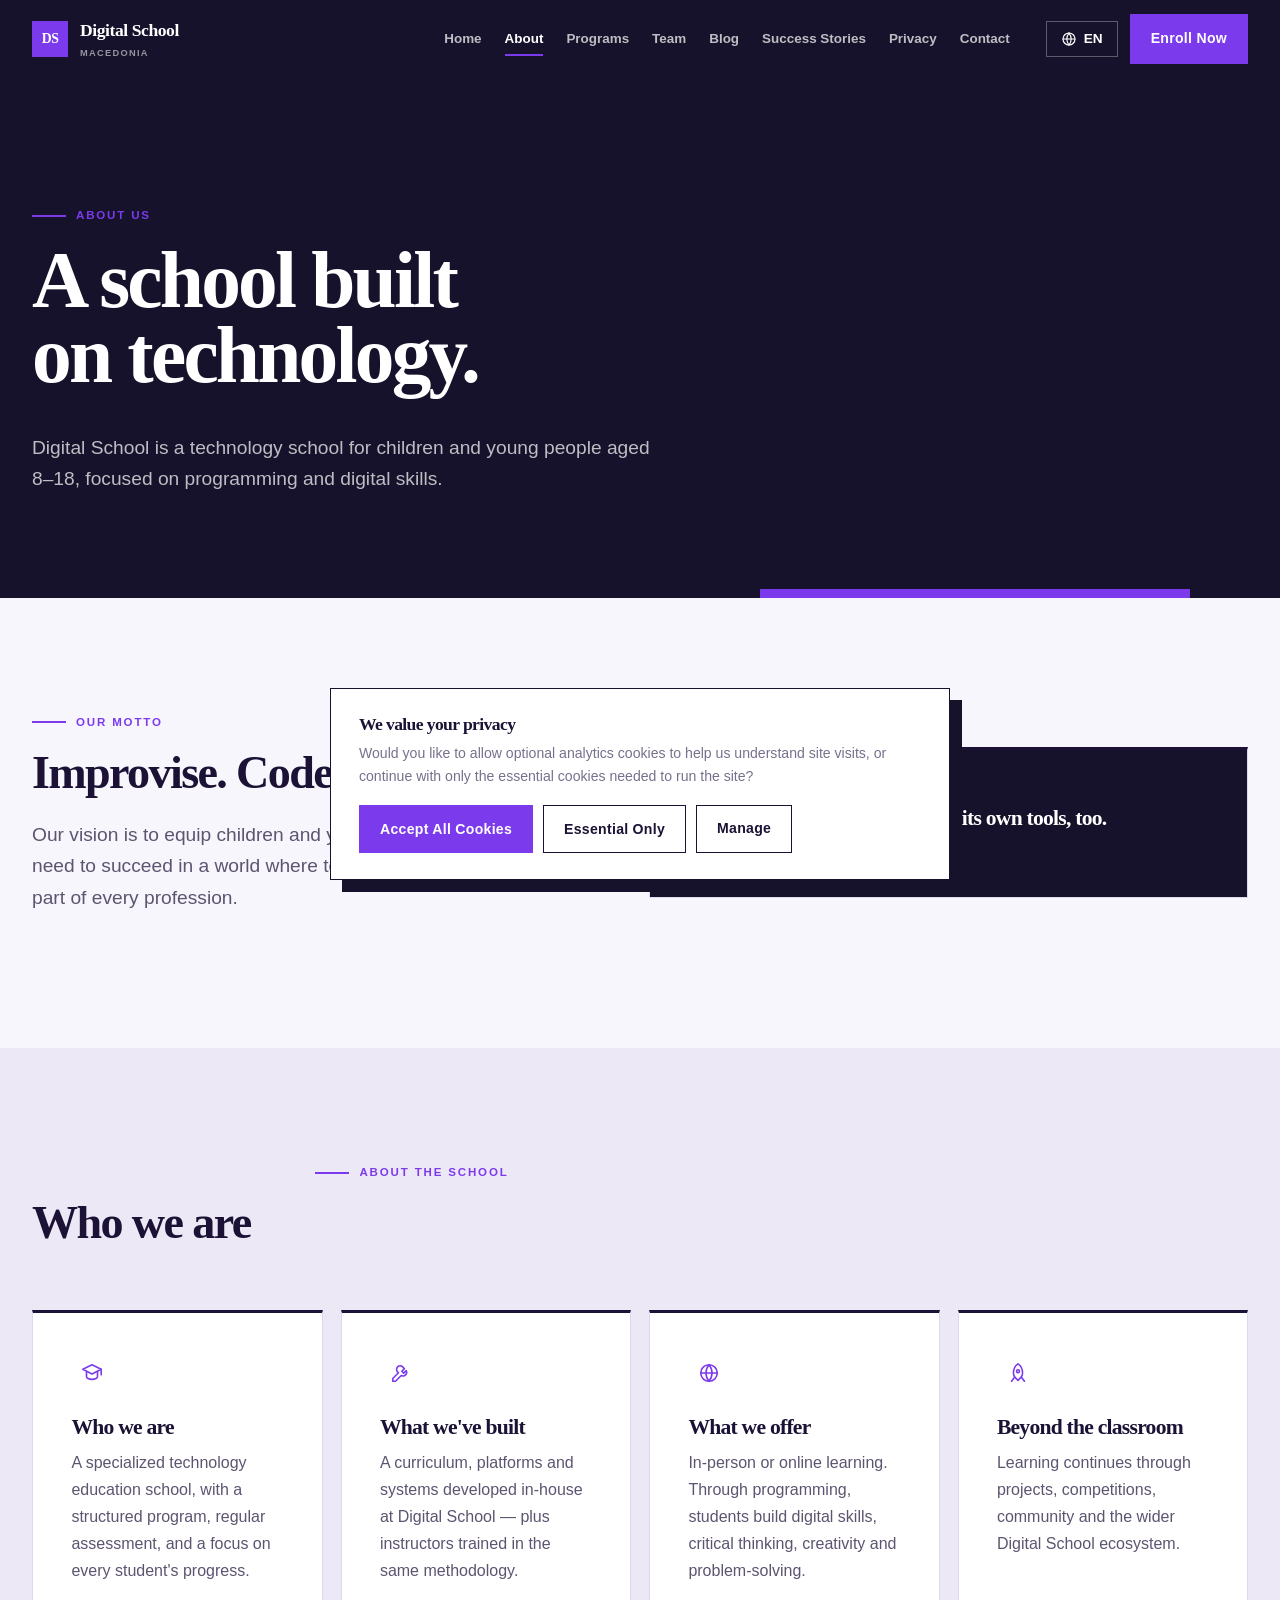
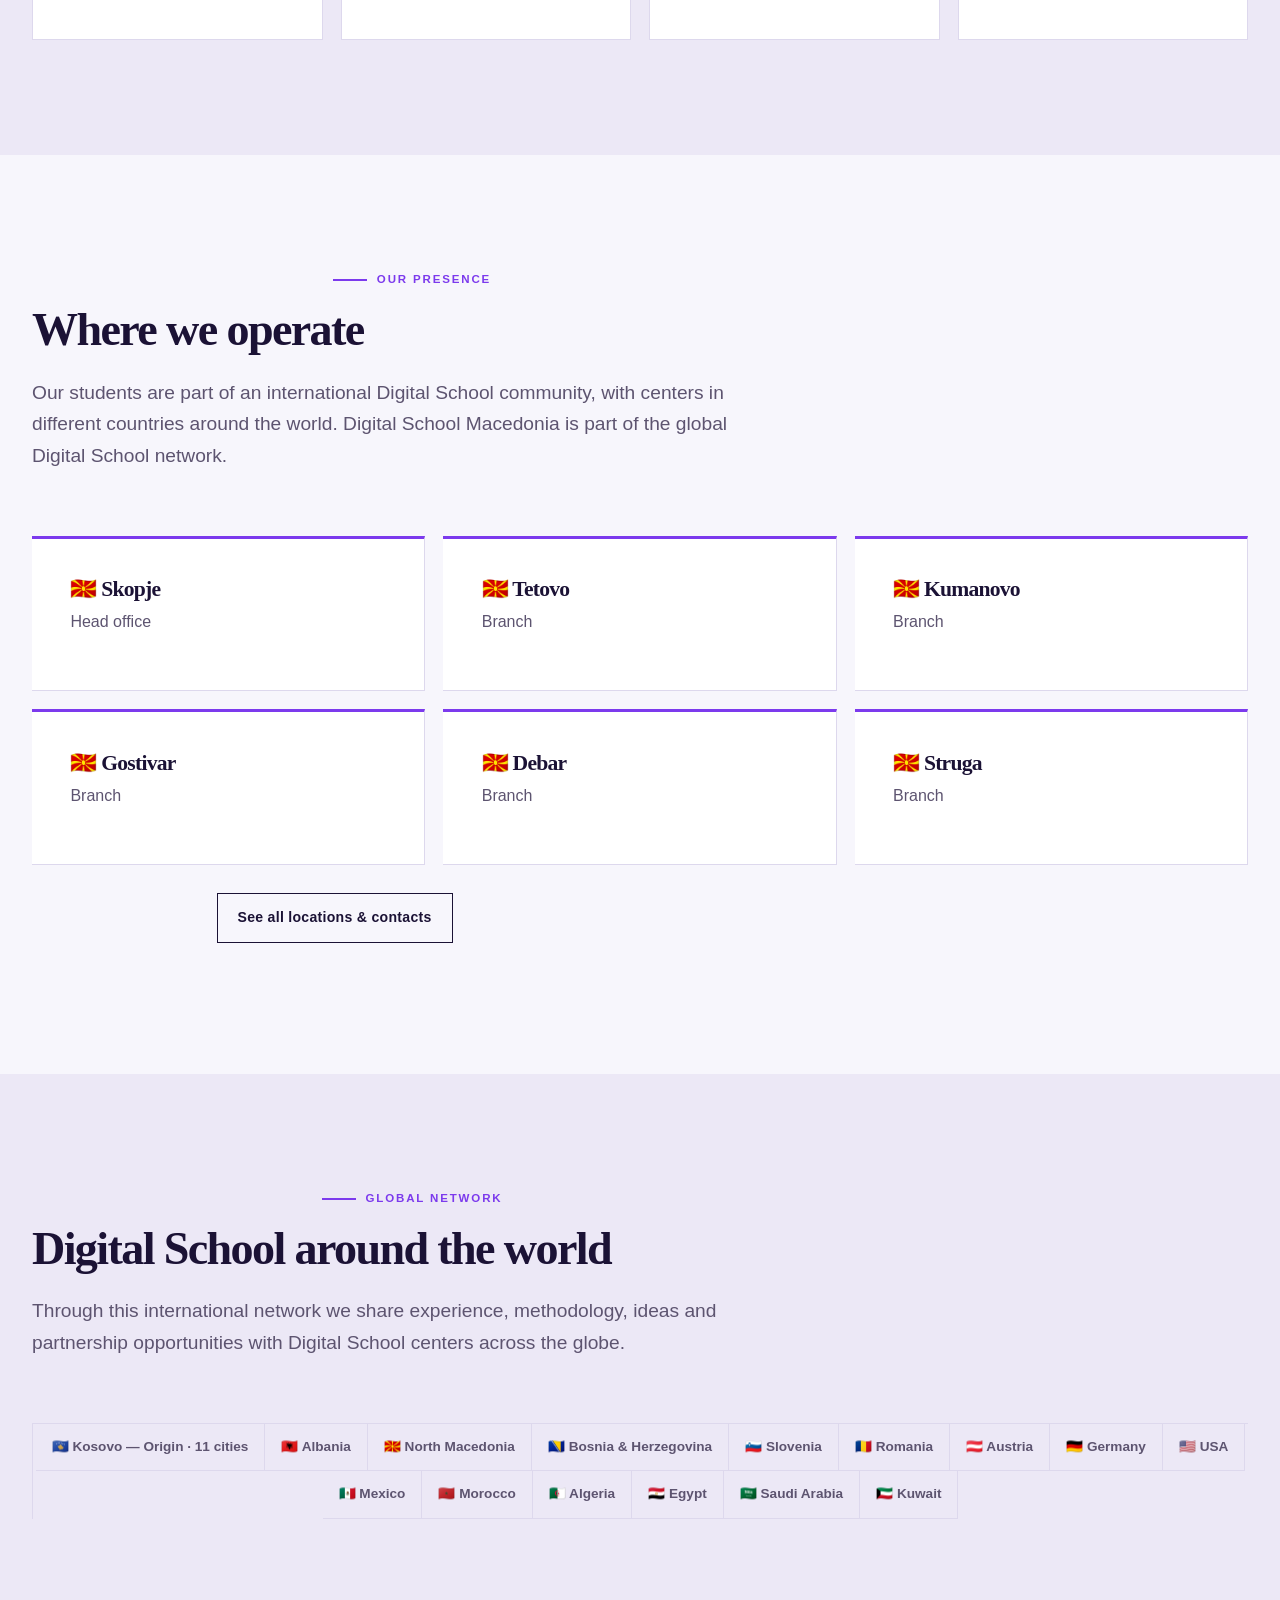
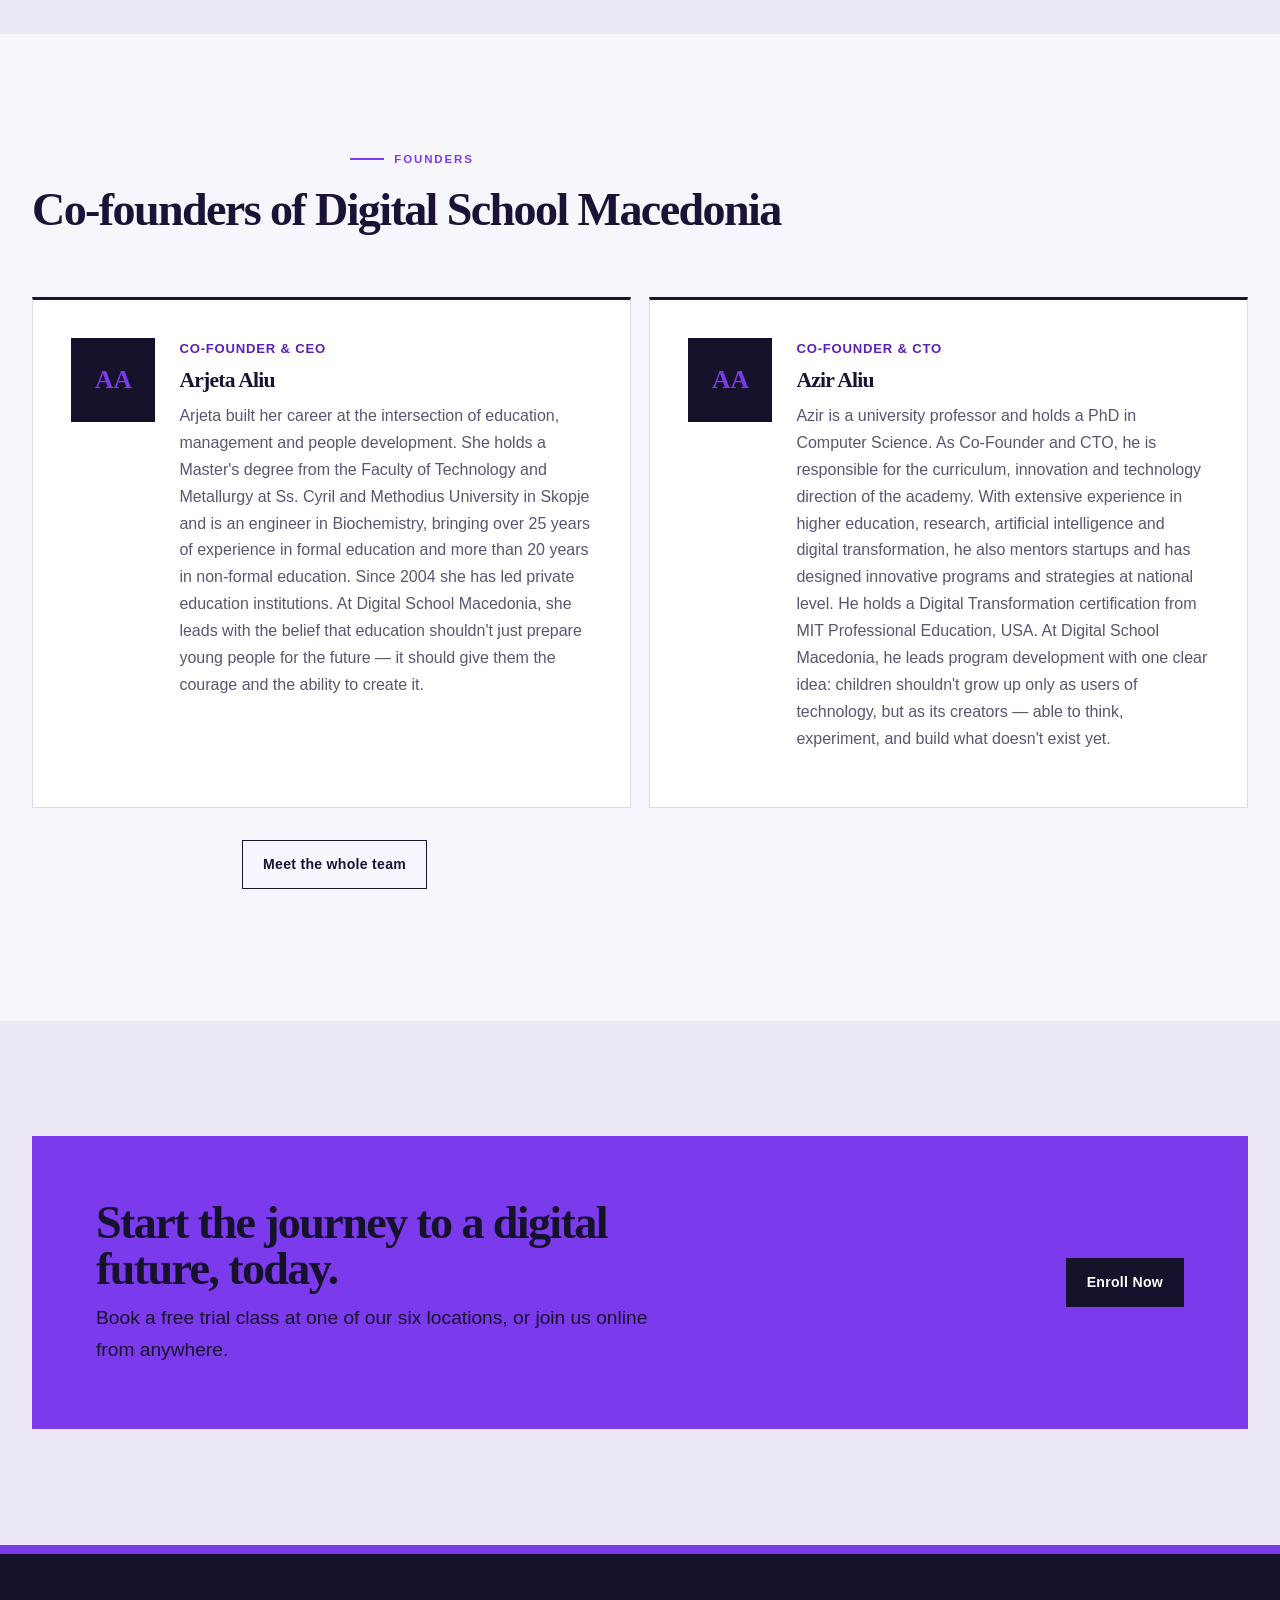
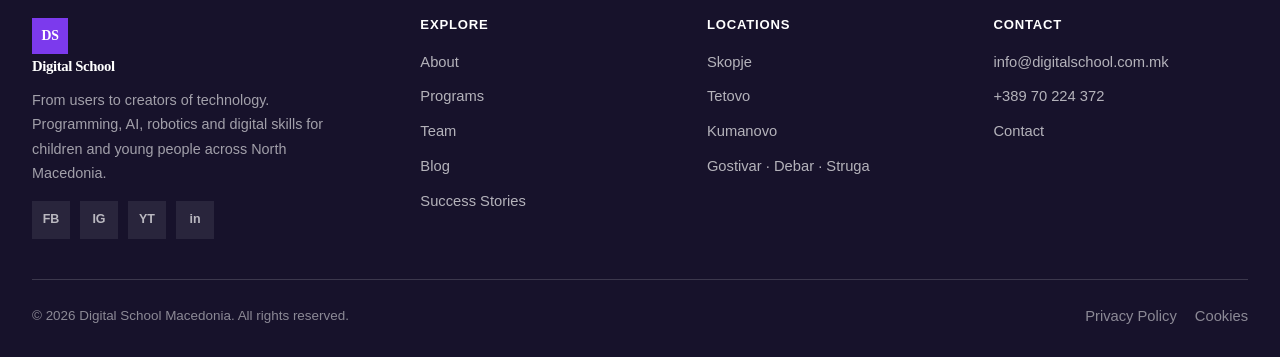
==== commit a762993f: "Apply violet visual theme" ====
--- a/about.html
+++ b/about.html
@@ -5,7 +5,7 @@
 <meta name="viewport" content="width=device-width, initial-scale=1.0">
 <title>About Us — Digital School Macedonia</title>
 <meta name="description" content="Digital School Macedonia is a technology school for children and young people aged 8–18, part of a global network present in 14+ countries.">
-<link rel="icon" href="data:image/svg+xml,<svg xmlns=%22http://www.w3.org/2000/svg%22 viewBox=%220 0 100 100%22><rect width=%22100%22 height=%22100%22 fill=%22%23E85D35%22/><text x=%2250%22 y=%2266%22 font-size=%2250%22 fill=%22white%22 text-anchor=%22middle%22 font-family=%22Arial%22>DS</text></svg>">
+<link rel="icon" href="data:image/svg+xml,<svg xmlns=%22http://www.w3.org/2000/svg%22 viewBox=%220 0 100 100%22><rect width=%22100%22 height=%22100%22 fill=%22%237C3AED%22/><text x=%2250%22 y=%2266%22 font-size=%2250%22 fill=%22white%22 text-anchor=%22middle%22 font-family=%22Arial%22>DS</text></svg>">
 <link rel="preconnect" href="https://fonts.googleapis.com">
 <link href="https://fonts.googleapis.com/css2?family=Fraunces:opsz,wght@9..144,500;9..144,600;9..144,700&family=Manrope:wght@400;500;600;700;800&display=swap" rel="stylesheet">
 <link rel="stylesheet" href="style.css">
--- a/style.css
+++ b/style.css
@@ -585,15 +585,15 @@
 
 /* 2026 refresh: editorial digital workshop */
 :root {
-  --bg: #f3efe6; --surface: #fbf9f4; --surface-raised: #fffdf9;
-  --text-primary: #142238; --text-secondary: #525a65; --text-muted: #747b82;
-  --border: #d7d0c3; --accent: #e85d35; --accent-hover: #c84420;
-  --success: #24765a; --warning: #ba7418; --danger: #b93e35; --night: #142238;
-  --color-primary: #142238; --color-primary-dark: #0e192a; --color-primary-light: #ece6da;
-  --color-accent: #e85d35; --color-cta: #e85d35; --color-cta-dark: #c84420; --color-gold: #e85d35;
-  --color-ink: #142238; --color-night: #142238; --color-body: #525a65; --color-muted: #747b82;
-  --color-surface: #fbf9f4; --color-surface-alt: #e9e3d7; --color-border: #d7d0c3;
-  --gradient-hero: #142238; --gradient-cta: #e85d35;
+  --bg: #f7f6fc; --surface: #fcfbff; --surface-raised: #ffffff;
+  --text-primary: #1b1235; --text-secondary: #5d5470; --text-muted: #78708c;
+  --border: #ddd8ed; --accent: #7c3aed; --accent-hover: #5b21b6;
+  --success: #24765a; --warning: #a16207; --danger: #b93e35; --night: #17122b;
+  --color-primary: #1b1235; --color-primary-dark: #120b25; --color-primary-light: #eeeafe;
+  --color-accent: #7c3aed; --color-cta: #7c3aed; --color-cta-dark: #5b21b6; --color-gold: #7c3aed;
+  --color-ink: #1b1235; --color-night: #17122b; --color-body: #5d5470; --color-muted: #78708c;
+  --color-surface: #fcfbff; --color-surface-alt: #ece8f6; --color-border: #ddd8ed;
+  --gradient-hero: #17122b; --gradient-cta: #7c3aed;
   --shadow-sm: none; --shadow-md: none; --shadow-lg: none;
   --radius-sm: 0; --radius-md: 0; --radius-lg: 0; --notch: 0; --header-height: 78px;
   color-scheme: light;
@@ -687,7 +687,7 @@
 .info-strip div { background: var(--surface-raised); padding: 24px 18px; }
 .info-strip strong { color: var(--accent-hover); }
 .eco-card, .eco-card:nth-child(n) { background: var(--surface-raised); border-top-color: var(--accent); }
-.eco-card:nth-child(even) { background: #f4eee2; }
+.eco-card:nth-child(even) { background: #f2effb; }
 .eco-card .icon-badge { background: transparent; }
 .rhythm-row { background: var(--border); border-color: var(--border); }
 .rhythm-step { background: var(--surface-raised); }
@@ -702,7 +702,7 @@
 .blog-card .blog-date { color: var(--accent-hover); }
 .blog-thumb { height: 156px; background: var(--night); color: var(--accent); }
 .quote-card { border-left-color: var(--accent); }
-.quote-card::before { color: #dfd4c2; }
+.quote-card::before { color: #e3dcf7; }
 .quote-card p { color: var(--text-primary); }
 
 .page-header { background: var(--night); border: 0; padding: clamp(5.5rem, 10vw, 8.5rem) 0 clamp(4.5rem, 8vw, 6.5rem); text-align: left; position: relative; overflow: hidden; }
